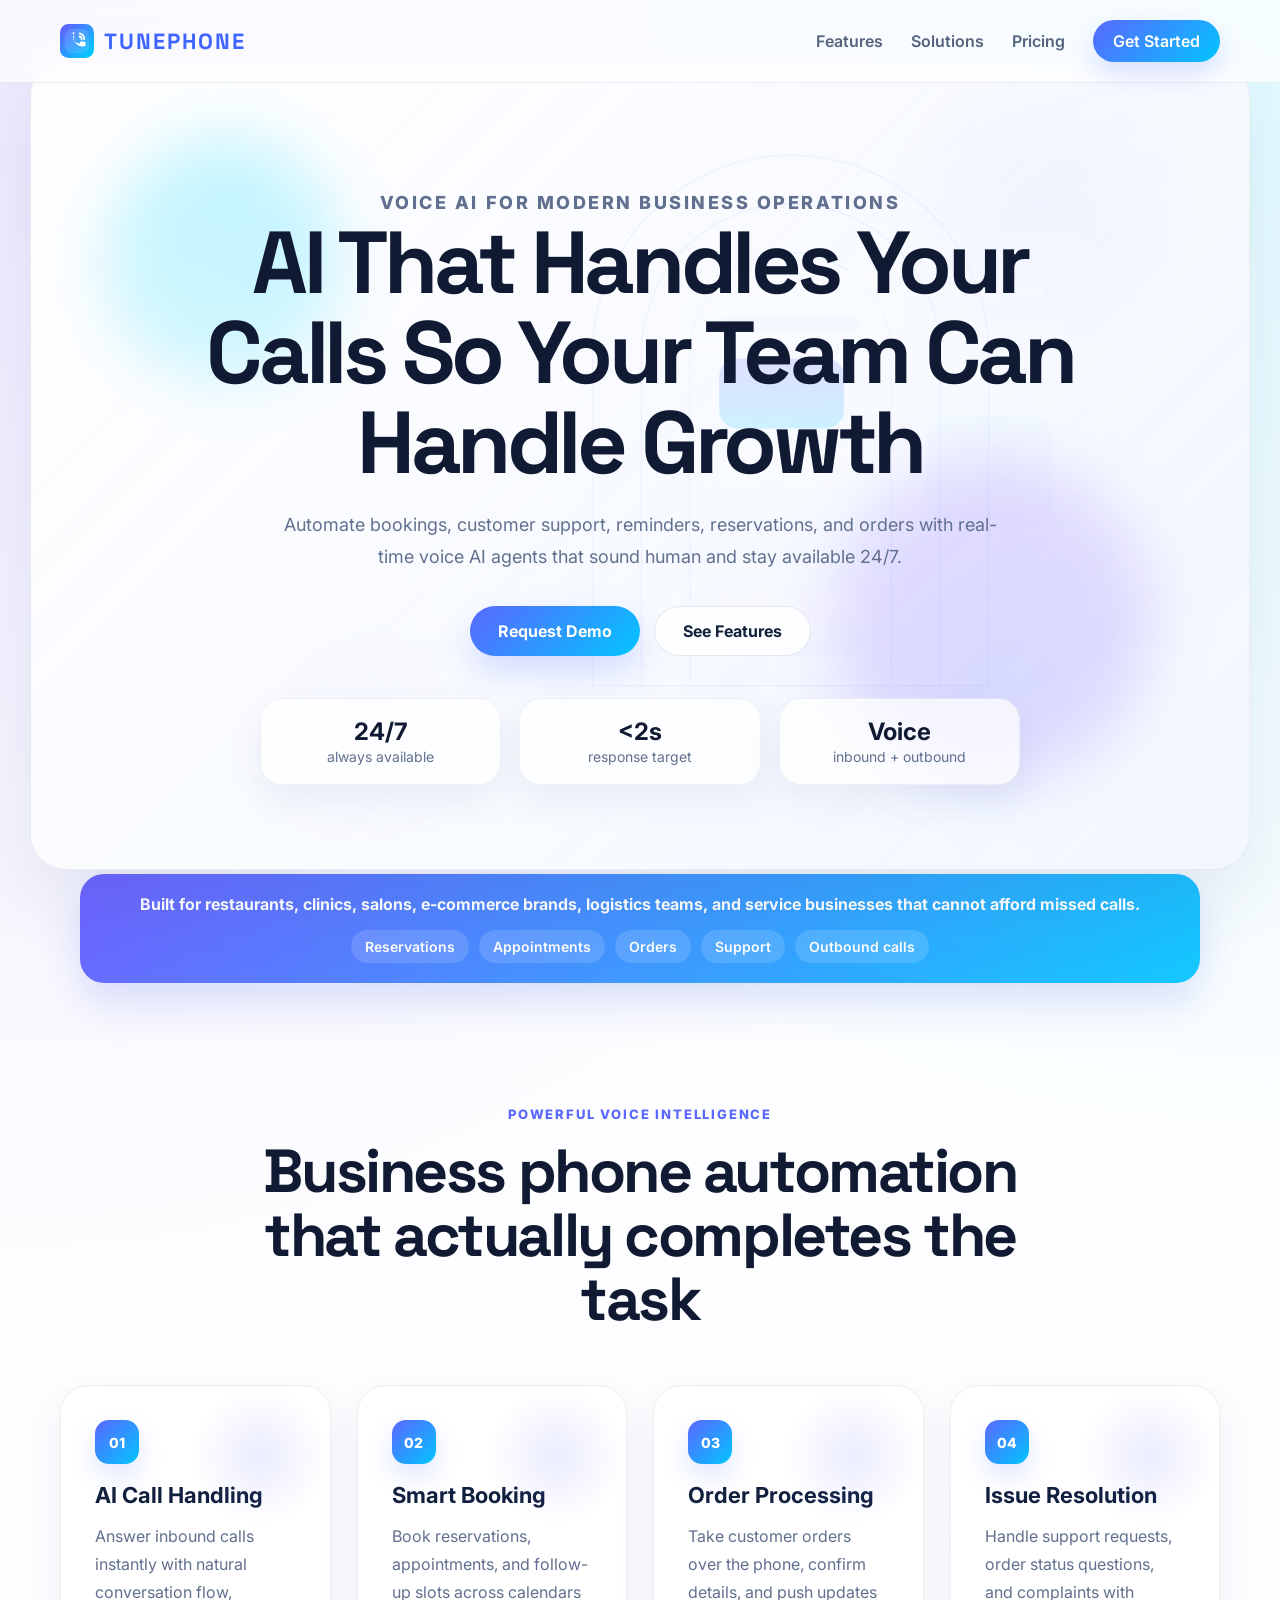
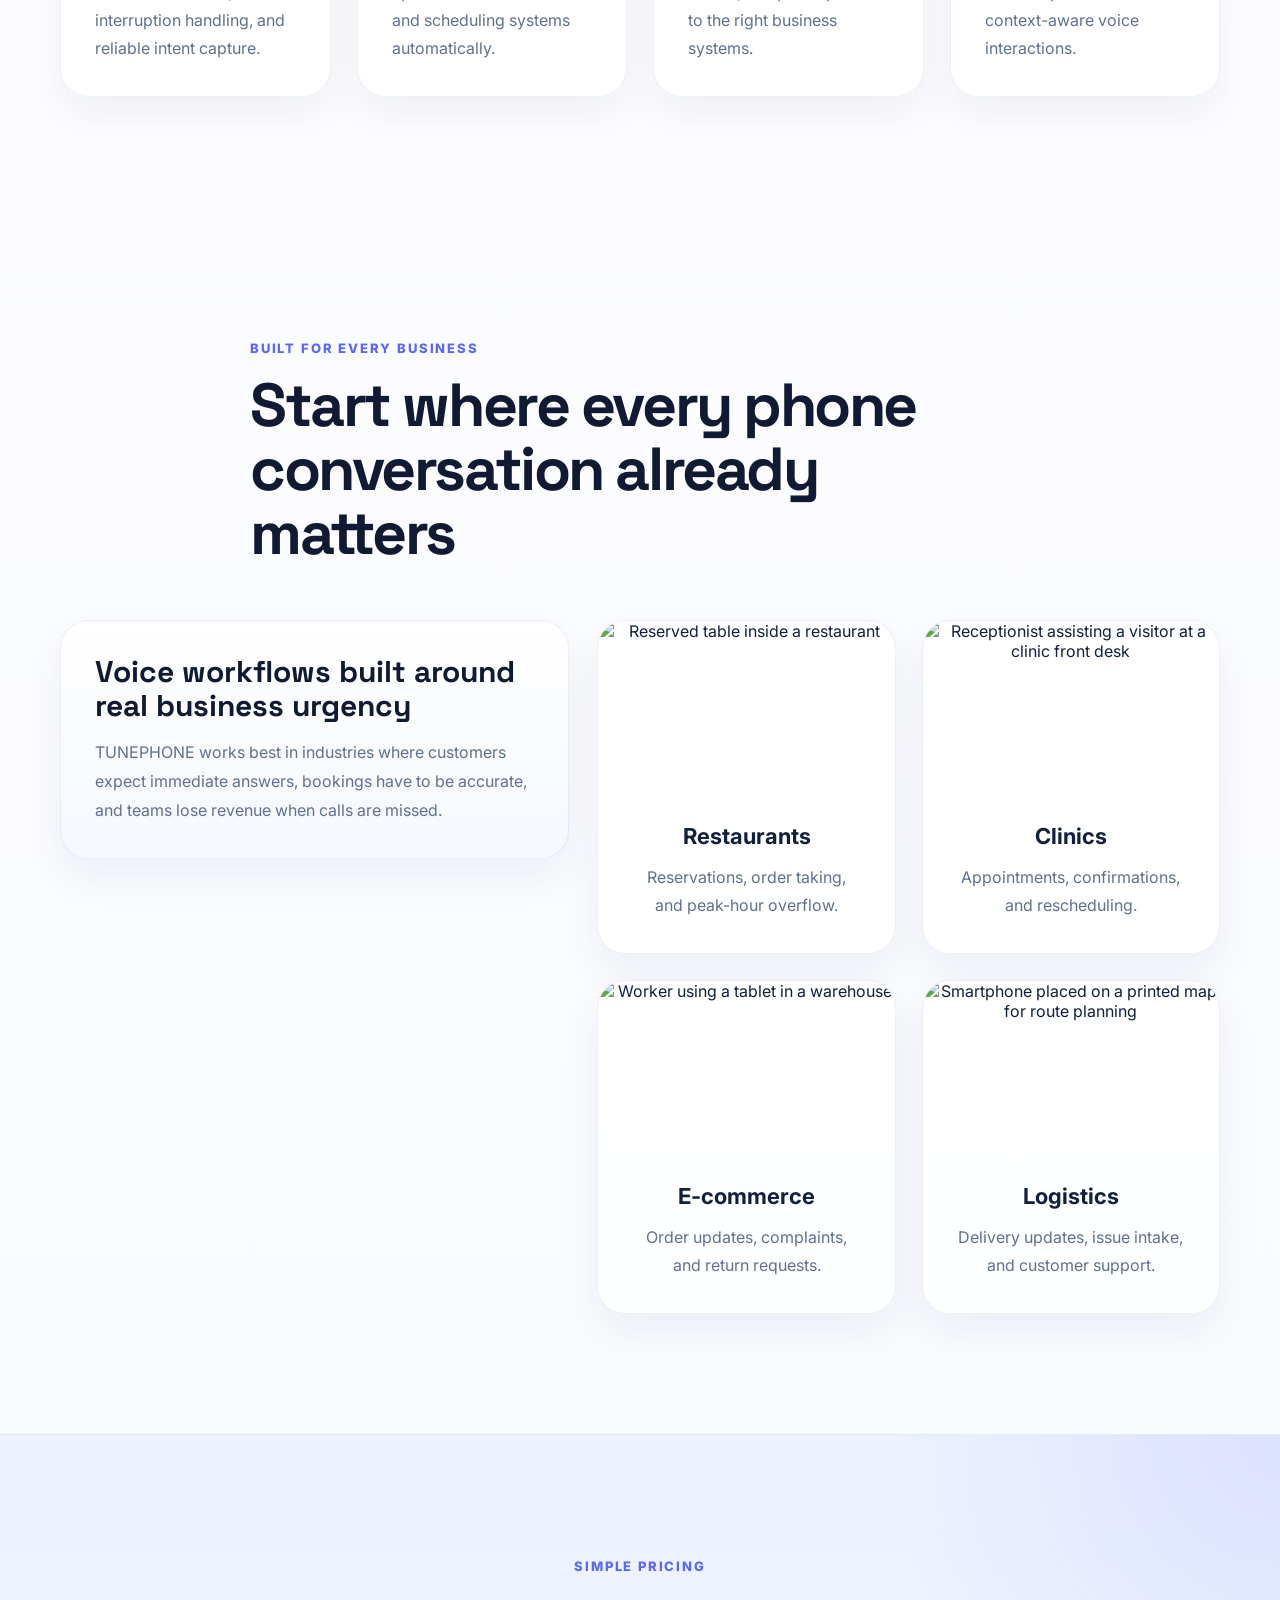
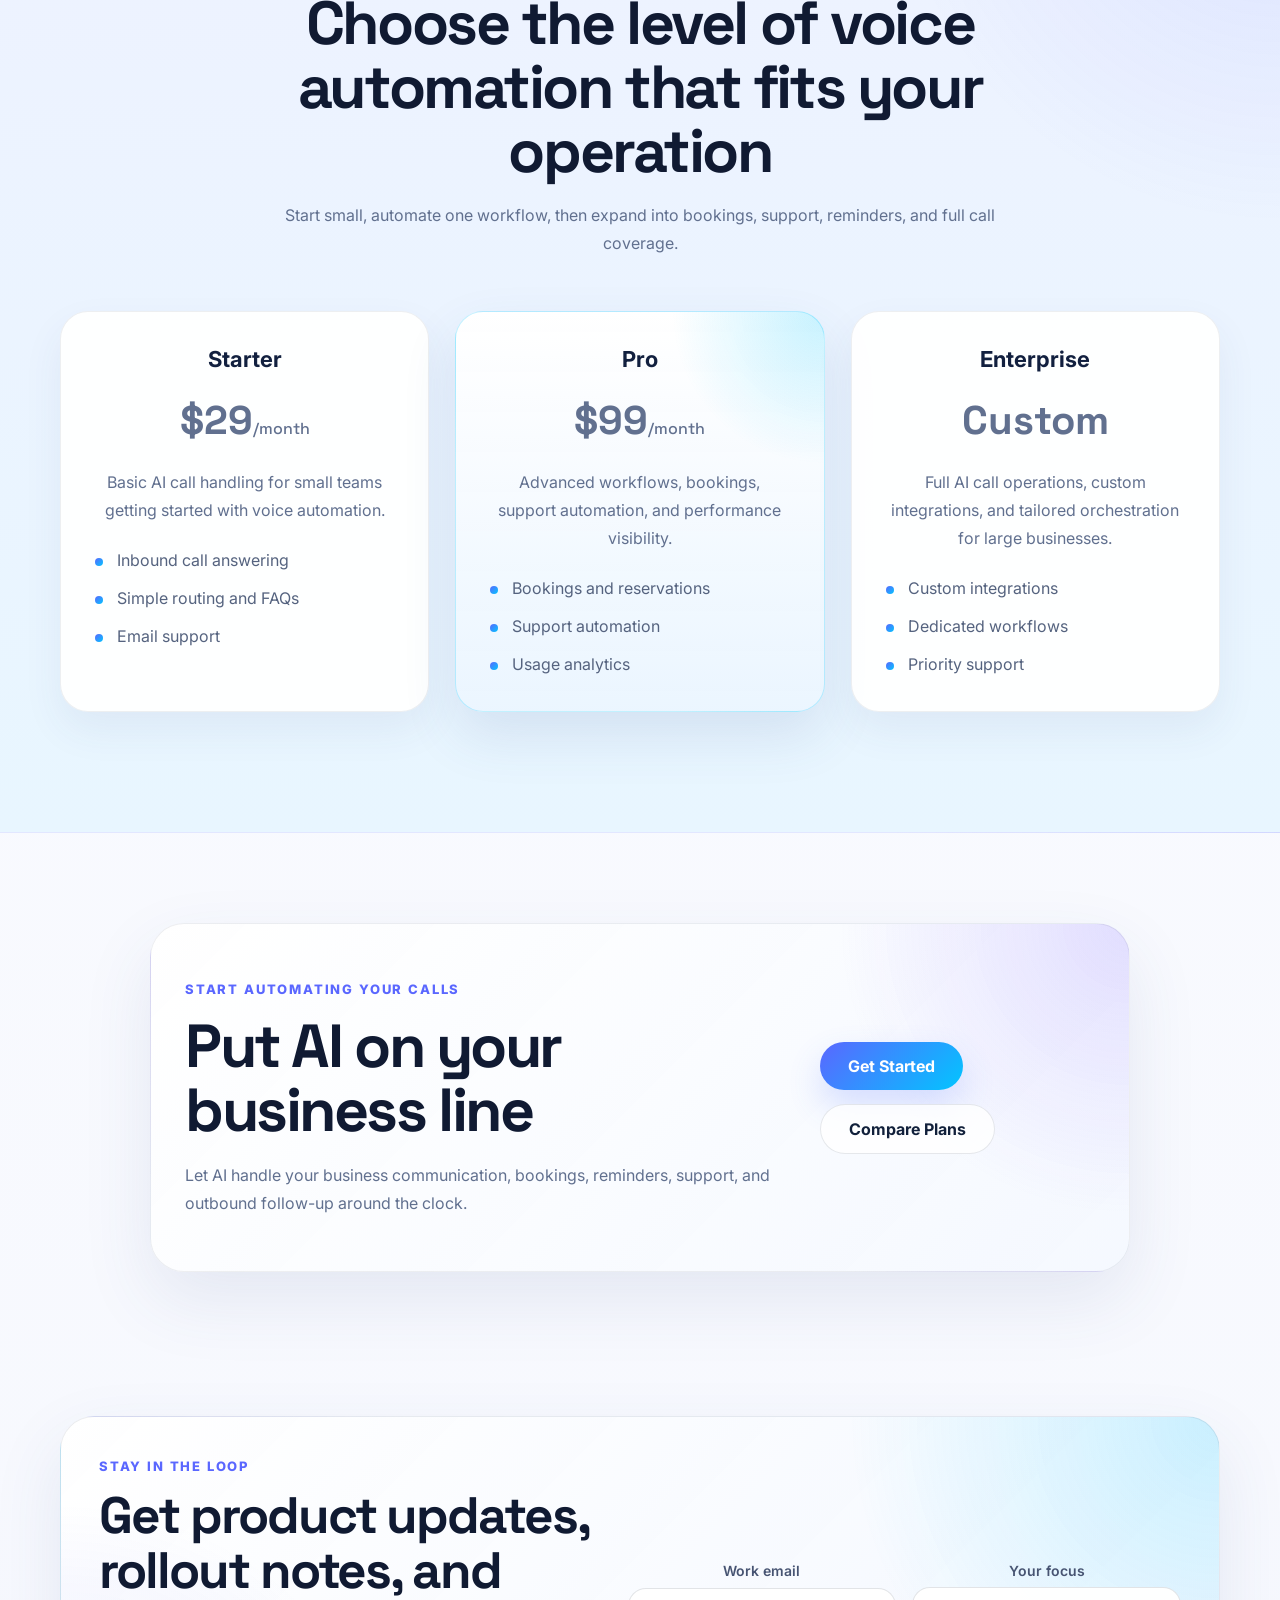
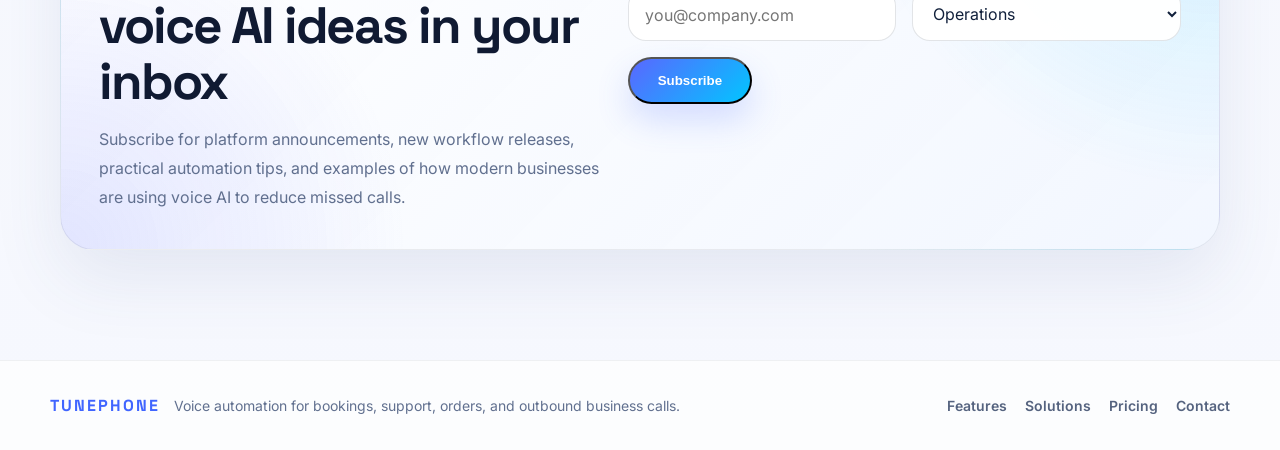
==== index.html @ d3bc0084 "Add files via upload" ====
<!DOCTYPE html>
<html lang="en">
<head>
  <meta charset="UTF-8">
  <meta name="viewport" content="width=device-width, initial-scale=1.0">
  <meta name="description" content="TUNEPHONE provides real-time voice AI agents for bookings, support, outbound calls, and phone automation for businesses.">
  <title>TUNEPHONE | Intelligent Voice Automation</title>
  <link rel="icon" type="image/svg+xml" href="favicon.svg">
  <link rel="preconnect" href="https://fonts.googleapis.com">
  <link rel="preconnect" href="https://fonts.gstatic.com" crossorigin>
  <link href="https://fonts.googleapis.com/css2?family=Space+Grotesk:wght@500;700&family=Inter:wght@400;500;600;700;800&display=swap" rel="stylesheet">
  <link rel="stylesheet" href="style.css">
</head>
<body>

<header class="navbar">
  <a href="/" class="logo">
    <img src="logo-mark.svg" alt="TUNEPHONE logo" class="logo-mark">
    <span>TUNEPHONE</span>
  </a>
  <nav>
    <a href="#features">Features</a>
    <a href="#solutions">Solutions</a>
    <a href="#pricing">Pricing</a>
    <a href="contact.html" class="cta">Get Started</a>
  </nav>
</header>

<section class="hero">
  <div class="hero-backdrop"></div>
  <div class="hero-orb hero-orb-one"></div>
  <div class="hero-orb hero-orb-two"></div>
  <div class="hero-content">
    <p class="hero-label">Voice AI for modern business operations</p>
    <h1>AI That Handles Your Calls So Your Team Can Handle Growth</h1>
    <p>Automate bookings, customer support, reminders, reservations, and orders with real-time voice AI agents that sound human and stay available 24/7.</p>
    <div class="hero-buttons">
      <a href="contact.html" class="btn-primary">Request Demo</a>
      <a href="#features" class="btn-secondary">See Features</a>
    </div>
    <div class="hero-stats">
      <div>
        <strong>24/7</strong>
        <span>always available</span>
      </div>
      <div>
        <strong>&lt;2s</strong>
        <span>response target</span>
      </div>
      <div>
        <strong>Voice</strong>
        <span>inbound + outbound</span>
      </div>
    </div>
  </div>
</section>

<section class="intro-band">
  <div class="intro-band-inner">
    <p>Built for restaurants, clinics, salons, e-commerce brands, logistics teams, and service businesses that cannot afford missed calls.</p>
    <div class="intro-pills">
      <span>Reservations</span>
      <span>Appointments</span>
      <span>Orders</span>
      <span>Support</span>
      <span>Outbound calls</span>
    </div>
  </div>
</section>

<section id="features" class="features">
  <div class="section-heading">
    <span>Powerful voice intelligence</span>
    <h2>Business phone automation that actually completes the task</h2>
  </div>
  <div class="grid">
    <div class="card feature-card">
      <div class="feature-icon">01</div>
      <h3>AI Call Handling</h3>
      <p>Answer inbound calls instantly with natural conversation flow, interruption handling, and reliable intent capture.</p>
    </div>
    <div class="card feature-card">
      <div class="feature-icon">02</div>
      <h3>Smart Booking</h3>
      <p>Book reservations, appointments, and follow-up slots across calendars and scheduling systems automatically.</p>
    </div>
    <div class="card feature-card">
      <div class="feature-icon">03</div>
      <h3>Order Processing</h3>
      <p>Take customer orders over the phone, confirm details, and push updates to the right business systems.</p>
    </div>
    <div class="card feature-card">
      <div class="feature-icon">04</div>
      <h3>Issue Resolution</h3>
      <p>Handle support requests, order status questions, and complaints with context-aware voice interactions.</p>
    </div>
  </div>
</section>

<section id="solutions" class="solutions">
  <div class="section-heading">
    <span>Built for every business</span>
    <h2>Start where every phone conversation already matters</h2>
  </div>
  <div class="solutions-layout">
    <div class="solutions-copy">
      <h3>Voice workflows built around real business urgency</h3>
      <p>TUNEPHONE works best in industries where customers expect immediate answers, bookings have to be accurate, and teams lose revenue when calls are missed.</p>
    </div>
    <div class="solutions-grid">
      <div class="card simple-card solution-card">
        <img src="https://images.pexels.com/photos/16251530/pexels-photo-16251530.jpeg?auto=compress&cs=tinysrgb&w=1200" alt="Reserved table inside a restaurant" class="solution-image">
        <h3>Restaurants</h3>
        <p>Reservations, order taking, and peak-hour overflow.</p>
      </div>
      <div class="card simple-card solution-card">
        <img src="https://images.pexels.com/photos/4269203/pexels-photo-4269203.jpeg?auto=compress&cs=tinysrgb&w=1200" alt="Receptionist assisting a visitor at a clinic front desk" class="solution-image">
        <h3>Clinics</h3>
        <p>Appointments, confirmations, and rescheduling.</p>
      </div>
      <div class="card simple-card solution-card">
        <img src="https://images.pexels.com/photos/4484155/pexels-photo-4484155.jpeg?auto=compress&cs=tinysrgb&w=1200" alt="Worker using a tablet in a warehouse" class="solution-image">
        <h3>E-commerce</h3>
        <p>Order updates, complaints, and return requests.</p>
      </div>
      <div class="card simple-card solution-card">
        <img src="https://images.pexels.com/photos/8372632/pexels-photo-8372632.jpeg?auto=compress&cs=tinysrgb&w=1200" alt="Smartphone placed on a printed map for route planning" class="solution-image">
        <h3>Logistics</h3>
        <p>Delivery updates, issue intake, and customer support.</p>
      </div>
    </div>
  </div>
</section>

<section id="pricing" class="pricing">
  <div class="section-heading">
    <span>Simple pricing</span>
    <h2>Choose the level of voice automation that fits your operation</h2>
  </div>
  <div class="pricing-note">
    <p>Start small, automate one workflow, then expand into bookings, support, reminders, and full call coverage.</p>
  </div>
  <div class="grid pricing-grid">
    <div class="card pricing-card">
      <h3>Starter</h3>
      <p class="price">$29<span>/month</span></p>
      <p>Basic AI call handling for small teams getting started with voice automation.</p>
      <ul class="plan-points">
        <li>Inbound call answering</li>
        <li>Simple routing and FAQs</li>
        <li>Email support</li>
      </ul>
    </div>
    <div class="card pricing-card featured-price">
      <h3>Pro</h3>
      <p class="price">$99<span>/month</span></p>
      <p>Advanced workflows, bookings, support automation, and performance visibility.</p>
      <ul class="plan-points">
        <li>Bookings and reservations</li>
        <li>Support automation</li>
        <li>Usage analytics</li>
      </ul>
    </div>
    <div class="card pricing-card">
      <h3>Enterprise</h3>
      <p class="price">Custom</p>
      <p>Full AI call operations, custom integrations, and tailored orchestration for large businesses.</p>
      <ul class="plan-points">
        <li>Custom integrations</li>
        <li>Dedicated workflows</li>
        <li>Priority support</li>
      </ul>
    </div>
  </div>
</section>

<section id="contact" class="contact">
  <div class="contact-panel">
    <div class="contact-copy">
      <span>Start automating your calls</span>
      <h2>Put AI on your business line</h2>
      <p>Let AI handle your business communication, bookings, reminders, support, and outbound follow-up around the clock.</p>
    </div>
    <div class="contact-actions">
      <a href="contact.html" class="btn-primary">Get Started</a>
      <a href="#pricing" class="btn-secondary">Compare Plans</a>
    </div>
  </div>
</section>

<section class="newsletter-section">
  <div class="newsletter-shell">
    <div class="newsletter-copy">
      <span>Stay in the loop</span>
      <h2>Get product updates, rollout notes, and voice AI ideas in your inbox</h2>
      <p>Subscribe for platform announcements, new workflow releases, practical automation tips, and examples of how modern businesses are using voice AI to reduce missed calls.</p>
    </div>
    <form class="newsletter-form">
      <div class="newsletter-field">
        <label for="newsletter-email">Work email</label>
        <input id="newsletter-email" type="email" placeholder="you@company.com">
      </div>
      <div class="newsletter-field">
        <label for="newsletter-role">Your focus</label>
        <select id="newsletter-role">
          <option>Operations</option>
          <option>Customer support</option>
          <option>Reservations and bookings</option>
          <option>Sales and outbound calls</option>
          <option>Founder / leadership</option>
        </select>
      </div>
      <button type="submit" class="btn-primary newsletter-button">Subscribe</button>
    </form>
  </div>
</section>

<footer class="footer">
  <div class="footer-inner">
    <div>
      <div class="logo footer-logo">TUNEPHONE</div>
      <p>Voice automation for bookings, support, orders, and outbound business calls.</p>
    </div>
    <div class="footer-links">
      <a href="#features">Features</a>
      <a href="#solutions">Solutions</a>
      <a href="#pricing">Pricing</a>
      <a href="contact.html">Contact</a>
    </div>
  </div>
</footer>

</body>
</html>
---- style.css ----
* {
  margin: 0;
  padding: 0;
  box-sizing: border-box;
}

html {
  scroll-behavior: smooth;
}

body {
  color: #11203b;
  font-family: "Inter", sans-serif;
  background:
    radial-gradient(circle at top left, rgba(126, 92, 255, 0.14), transparent 24%),
    radial-gradient(circle at top right, rgba(0, 214, 255, 0.12), transparent 22%),
    linear-gradient(180deg, #ffffff 0%, #f6f8fe 100%);
  overflow-x: hidden;
}

.contact-page-body {
  background:
    radial-gradient(circle at top left, rgba(0, 214, 255, 0.12), transparent 24%),
    radial-gradient(circle at top right, rgba(126, 92, 255, 0.14), transparent 22%),
    linear-gradient(180deg, #ffffff 0%, #f5f8ff 100%);
}

.navbar {
  display: flex;
  justify-content: space-between;
  align-items: center;
  padding: 20px 60px;
  position: fixed;
  width: 100%;
  top: 0;
  z-index: 1000;
  backdrop-filter: blur(16px);
  background: rgba(255, 255, 255, 0.72);
  border-bottom: 1px solid rgba(17, 32, 59, 0.08);
}

.logo {
  font-family: "Space Grotesk", sans-serif;
  font-size: 22px;
  font-weight: 700;
  letter-spacing: 2px;
  color: #4065ff;
  text-decoration: none;
  display: inline-flex;
  align-items: center;
  gap: 10px;
}

.logo-mark {
  width: 34px;
  height: 34px;
  flex-shrink: 0;
  display: block;
}

nav {
  display: flex;
  align-items: center;
  flex-wrap: wrap;
}

nav a {
  margin-left: 28px;
  text-decoration: none;
  color: #55637f;
  font-weight: 600;
  transition: color 0.25s ease, transform 0.25s ease;
}

nav a:hover {
  color: #101a32;
  transform: translateY(-1px);
}

.cta {
  background: linear-gradient(135deg, #5a67ff, #02c5ff);
  padding: 11px 20px;
  border-radius: 999px;
  color: #fff;
  box-shadow: 0 12px 28px rgba(64, 101, 255, 0.2);
}

.hero {
  min-height: 100vh;
  display: flex;
  align-items: center;
  justify-content: center;
  text-align: center;
  padding: 160px 20px 110px;
  position: relative;
}

.hero-backdrop {
  position: absolute;
  inset: 60px 30px 30px;
  border-radius: 36px;
  background:
    linear-gradient(135deg, rgba(255, 255, 255, 0.82), rgba(243, 247, 255, 0.72)),
    url("hero-background.svg") center/cover no-repeat,
    linear-gradient(135deg, #ffffff, #edf3ff);
  border: 1px solid rgba(17, 32, 59, 0.07);
  box-shadow: 0 32px 80px rgba(44, 72, 130, 0.1);
}

.hero-orb {
  position: absolute;
  border-radius: 50%;
  filter: blur(30px);
}

.hero-orb-one {
  width: 240px;
  height: 240px;
  top: 140px;
  left: 8%;
  background: rgba(0, 214, 255, 0.18);
}

.hero-orb-two {
  width: 320px;
  height: 320px;
  right: 10%;
  bottom: 120px;
  background: rgba(126, 92, 255, 0.18);
}

.hero-content {
  position: relative;
  z-index: 2;
  max-width: 880px;
}

.hero-label,
.section-heading span,
.contact-panel span {
  display: inline-block;
  margin-bottom: 18px;
  color: #5a67ff;
  font-size: 13px;
  font-weight: 800;
  letter-spacing: 0.14em;
  text-transform: uppercase;
}

.hero h1 {
  font-family: "Space Grotesk", sans-serif;
  font-size: clamp(3rem, 8vw, 5.5rem);
  font-weight: 700;
  line-height: 1.02;
  letter-spacing: -0.05em;
  color: #101a32;
}

.hero p {
  margin: 22px auto 0;
  max-width: 720px;
  font-size: 18px;
  line-height: 1.75;
  color: #61708f;
}

.hero-buttons {
  margin-top: 34px;
  display: flex;
  justify-content: center;
  flex-wrap: wrap;
  gap: 14px;
}

.hero-stats {
  display: grid;
  grid-template-columns: repeat(3, minmax(0, 1fr));
  gap: 18px;
  max-width: 760px;
  margin: 42px auto 0;
}

.hero-stats div {
  padding: 18px 20px;
  border-radius: 22px;
  background: rgba(255, 255, 255, 0.72);
  border: 1px solid rgba(17, 32, 59, 0.06);
  box-shadow: 0 14px 36px rgba(52, 79, 137, 0.08);
}

.hero-stats strong {
  display: block;
  font-size: 24px;
  color: #101a32;
}

.hero-stats span {
  color: #61708f;
  font-size: 14px;
}

.btn-primary,
.btn-secondary {
  display: inline-flex;
  align-items: center;
  justify-content: center;
  padding: 14px 28px;
  border-radius: 999px;
  text-decoration: none;
  font-weight: 700;
  transition: transform 0.25s ease, box-shadow 0.25s ease;
}

.btn-primary:hover,
.btn-secondary:hover {
  transform: translateY(-1px);
}

.btn-primary {
  background: linear-gradient(135deg, #5a67ff, #02c5ff);
  color: #fff;
  box-shadow: 0 16px 34px rgba(64, 101, 255, 0.2);
}

.btn-secondary {
  border: 1px solid rgba(17, 32, 59, 0.1);
  background: rgba(255, 255, 255, 0.8);
  color: #11203b;
}

.intro-band {
  padding: 0 60px;
  margin-top: -26px;
}

.intro-band p {
  max-width: 1120px;
  margin: 0 auto;
  padding: 0;
  text-align: center;
  color: #fff;
  font-weight: 700;
}

.intro-band-inner {
  max-width: 1120px;
  margin: 0 auto;
  padding: 20px 24px;
  border-radius: 24px;
  background: linear-gradient(135deg, #6f63ff, #14c8ff);
  box-shadow: 0 20px 40px rgba(68, 102, 219, 0.18);
}

.intro-pills {
  margin-top: 16px;
  display: flex;
  justify-content: center;
  flex-wrap: wrap;
  gap: 10px;
}

.intro-pills span {
  padding: 8px 14px;
  border-radius: 999px;
  background: rgba(255, 255, 255, 0.14);
  color: #fff;
  font-size: 14px;
  font-weight: 600;
}

section {
  padding: 120px 60px;
  text-align: center;
}

.section-heading {
  max-width: 780px;
  margin: 0 auto;
}

.section-heading h2,
.contact-panel h2 {
  font-family: "Space Grotesk", sans-serif;
  font-size: clamp(2.2rem, 5vw, 3.8rem);
  line-height: 1.05;
  letter-spacing: -0.04em;
  color: #101a32;
}

.grid {
  display: grid;
  grid-template-columns: repeat(auto-fit, minmax(260px, 1fr));
  gap: 26px;
  margin-top: 54px;
}

.card {
  padding: 34px;
  border-radius: 28px;
  text-align: left;
  background: rgba(255, 255, 255, 0.82);
  border: 1px solid rgba(17, 32, 59, 0.07);
  box-shadow: 0 18px 40px rgba(51, 74, 128, 0.07);
  transition: transform 0.35s ease, box-shadow 0.35s ease, border-color 0.35s ease;
}

.feature-card {
  position: relative;
  overflow: hidden;
}

.feature-card::before {
  content: "";
  position: absolute;
  top: 0;
  right: 0;
  width: 140px;
  height: 140px;
  background: radial-gradient(circle, rgba(90, 103, 255, 0.12), transparent 70%);
}

.card:hover {
  transform: translateY(-8px);
  border-color: rgba(90, 103, 255, 0.22);
  box-shadow: 0 22px 46px rgba(58, 87, 152, 0.12);
}

.feature-icon {
  width: 44px;
  height: 44px;
  margin-bottom: 18px;
  border-radius: 14px;
  display: inline-flex;
  align-items: center;
  justify-content: center;
  background: linear-gradient(135deg, #5a67ff, #02c5ff);
  color: #fff;
  font-size: 14px;
  font-weight: 800;
  box-shadow: 0 12px 26px rgba(64, 101, 255, 0.16);
}

.card h3 {
  margin-bottom: 14px;
  color: #12203f;
  font-size: 22px;
}

.card p {
  color: #61708f;
  line-height: 1.75;
}

.simple-card {
  text-align: center;
}

.solutions {
  text-align: left;
}

.solutions-layout {
  max-width: 1180px;
  margin: 54px auto 0;
  display: grid;
  grid-template-columns: 0.9fr 1.1fr;
  gap: 28px;
  align-items: start;
}

.solutions-copy {
  padding: 34px;
  border-radius: 28px;
  background: linear-gradient(180deg, rgba(255, 255, 255, 0.92), rgba(243, 247, 255, 0.84));
  border: 1px solid rgba(17, 32, 59, 0.07);
  box-shadow: 0 18px 40px rgba(51, 74, 128, 0.07);
}

.solutions-copy h3 {
  margin-bottom: 14px;
  font-family: "Space Grotesk", sans-serif;
  font-size: 30px;
  line-height: 1.15;
  color: #101a32;
}

.solutions-copy p {
  color: #61708f;
  line-height: 1.8;
}

.solutions-grid {
  display: grid;
  grid-template-columns: repeat(2, minmax(0, 1fr));
  gap: 26px;
}

.solution-card {
  min-height: 190px;
  display: flex;
  flex-direction: column;
  justify-content: flex-start;
  overflow: hidden;
}

.solution-image {
  width: calc(100% + 68px);
  height: 180px;
  margin: -34px -34px 22px;
  object-fit: cover;
  display: block;
}

.pricing {
  background:
    radial-gradient(circle at top right, rgba(90, 103, 255, 0.12), transparent 24%),
    linear-gradient(180deg, #eef2ff 0%, #e8f6ff 100%);
  border-top: 1px solid rgba(90, 103, 255, 0.08);
  border-bottom: 1px solid rgba(90, 103, 255, 0.08);
}

.pricing-note {
  max-width: 720px;
  margin: 18px auto 0;
}

.pricing-note p {
  color: #61708f;
  line-height: 1.75;
}

.pricing-grid {
  align-items: stretch;
}

.pricing-card {
  text-align: center;
  background: rgba(255, 255, 255, 0.92);
}

.plan-points {
  margin-top: 24px;
  padding: 0;
  list-style: none;
  display: grid;
  gap: 12px;
  text-align: left;
}

.plan-points li {
  position: relative;
  padding-left: 22px;
  color: #55637f;
  line-height: 1.6;
}

.plan-points li::before {
  content: "";
  position: absolute;
  left: 0;
  top: 10px;
  width: 8px;
  height: 8px;
  border-radius: 50%;
  background: linear-gradient(135deg, #5a67ff, #02c5ff);
}

.price {
  margin-bottom: 12px;
  color: #101a32;
  font-family: "Space Grotesk", sans-serif;
  font-size: 40px;
  font-weight: 700;
}

.price span {
  color: #61708f;
  font-size: 16px;
  font-weight: 500;
}

.featured-price {
  background:
    radial-gradient(circle at top right, rgba(2, 197, 255, 0.22), transparent 28%),
    linear-gradient(180deg, rgba(255, 255, 255, 0.98), rgba(235, 245, 255, 0.94));
  border: 1px solid rgba(2, 197, 255, 0.24);
  box-shadow: 0 24px 54px rgba(58, 87, 152, 0.12);
}

.contact {
  padding-top: 90px;
}

.contact-panel {
  max-width: 980px;
  margin: 0 auto;
  padding: 54px 34px;
  border-radius: 34px;
  background:
    radial-gradient(circle at top right, rgba(126, 92, 255, 0.18), transparent 28%),
    linear-gradient(135deg, rgba(255, 255, 255, 0.95), rgba(244, 248, 255, 0.92));
  border: 1px solid rgba(17, 32, 59, 0.07);
  box-shadow: 0 28px 70px rgba(57, 81, 139, 0.1);
  display: flex;
  align-items: center;
  justify-content: space-between;
  gap: 24px;
  text-align: left;
}

.contact-panel p {
  max-width: 720px;
  margin: 18px 0 0;
  color: #61708f;
  line-height: 1.75;
}

.contact-copy {
  max-width: 620px;
}

.contact-actions {
  display: flex;
  flex-wrap: wrap;
  gap: 14px;
}

.newsletter-section {
  padding: 24px 60px 110px;
}

.newsletter-shell {
  max-width: 1180px;
  margin: 0 auto;
  padding: 38px;
  display: grid;
  grid-template-columns: 0.95fr 1.05fr;
  gap: 28px;
  border-radius: 34px;
  background:
    radial-gradient(circle at top right, rgba(2, 197, 255, 0.18), transparent 30%),
    radial-gradient(circle at left bottom, rgba(90, 103, 255, 0.16), transparent 28%),
    linear-gradient(135deg, rgba(255, 255, 255, 0.96), rgba(241, 246, 255, 0.92));
  border: 1px solid rgba(17, 32, 59, 0.08);
  box-shadow: 0 28px 70px rgba(57, 81, 139, 0.1);
}

.newsletter-copy {
  text-align: left;
}

.newsletter-copy span {
  display: inline-block;
  margin-bottom: 14px;
  color: #5a67ff;
  font-size: 13px;
  font-weight: 800;
  letter-spacing: 0.14em;
  text-transform: uppercase;
}

.newsletter-copy h2 {
  font-family: "Space Grotesk", sans-serif;
  font-size: clamp(2rem, 4vw, 3.2rem);
  line-height: 1.08;
  letter-spacing: -0.04em;
  color: #101a32;
}

.newsletter-copy p {
  margin-top: 16px;
  color: #61708f;
  line-height: 1.8;
}

.newsletter-form {
  display: grid;
  grid-template-columns: repeat(2, minmax(0, 1fr));
  gap: 16px;
  align-content: center;
}

.newsletter-field {
  display: grid;
  gap: 8px;
}

.newsletter-field label {
  color: #475472;
  font-size: 14px;
  font-weight: 600;
}

.newsletter-field input,
.newsletter-field select {
  width: 100%;
  border: 1px solid rgba(17, 32, 59, 0.12);
  border-radius: 18px;
  padding: 15px 16px;
  font: inherit;
  color: #11203b;
  background: rgba(255, 255, 255, 0.96);
}

.newsletter-field input:focus,
.newsletter-field select:focus {
  outline: 2px solid rgba(90, 103, 255, 0.2);
  border-color: rgba(90, 103, 255, 0.34);
}

.newsletter-button {
  grid-column: 1 / -1;
  justify-self: start;
}

.footer {
  padding: 34px;
  background: rgba(255, 255, 255, 0.72);
  border-top: 1px solid rgba(17, 32, 59, 0.06);
}

.footer p {
  color: #61708f;
}

.footer-inner {
  max-width: 1180px;
  margin: 0 auto;
  display: flex;
  justify-content: space-between;
  align-items: center;
  gap: 18px;
  text-align: left;
  flex-wrap: nowrap;
}

.footer-logo {
  margin-bottom: 0;
  font-size: 16px;
  flex-shrink: 0;
}

.footer-links {
  display: flex;
  align-items: center;
  gap: 18px;
  flex-wrap: nowrap;
}

.footer-links a {
  color: #55637f;
  text-decoration: none;
  font-weight: 600;
  font-size: 14px;
  white-space: nowrap;
}

.footer-links a:hover {
  color: #101a32;
}

.footer-inner p {
  font-size: 14px;
  line-height: 1.4;
  white-space: nowrap;
}

.footer-inner > div:first-child {
  display: flex;
  align-items: center;
  gap: 14px;
  min-width: 0;
}

.contact-page-main {
  padding-top: 118px;
}

.contact-hero {
  position: relative;
  padding: 32px 60px 70px;
}

.contact-hero-backdrop {
  position: absolute;
  inset: 0 30px 0 30px;
  border-radius: 36px;
  background:
    linear-gradient(135deg, rgba(255, 255, 255, 0.96), rgba(242, 247, 255, 0.9)),
    linear-gradient(135deg, #ffffff, #edf3ff);
  border: 1px solid rgba(17, 32, 59, 0.07);
  box-shadow: 0 32px 80px rgba(44, 72, 130, 0.1);
}

.contact-hero-grid {
  position: relative;
  z-index: 2;
  max-width: 1180px;
  margin: 0 auto;
  display: grid;
  grid-template-columns: 0.95fr 1.05fr;
  gap: 28px;
  align-items: start;
  padding: 48px 12px 24px;
}

.contact-flow {
  position: relative;
  z-index: 2;
  max-width: 980px;
  margin: 0 auto;
  display: grid;
  gap: 28px;
  padding: 48px 12px 24px;
}

.contact-hero-copy {
  text-align: left;
  padding: 10px 6px 0;
}

.contact-hero-copy h1 {
  font-family: "Space Grotesk", sans-serif;
  font-size: clamp(2.8rem, 6vw, 4.8rem);
  line-height: 1.04;
  letter-spacing: -0.05em;
  color: #101a32;
}

.contact-hero-copy p {
  margin-top: 22px;
  max-width: 650px;
  font-size: 18px;
  line-height: 1.8;
  color: #61708f;
}

.contact-stats {
  margin-left: 0;
  margin-right: 0;
  max-width: none;
}

.contact-form-card {
  padding: 32px;
  border-radius: 30px;
  background: rgba(255, 255, 255, 0.88);
  border: 1px solid rgba(17, 32, 59, 0.07);
  box-shadow: 0 22px 48px rgba(57, 81, 139, 0.1);
  text-align: left;
}

.contact-form-card span {
  display: inline-block;
  margin-bottom: 12px;
  color: #5a67ff;
  font-size: 13px;
  font-weight: 800;
  letter-spacing: 0.14em;
  text-transform: uppercase;
}

.contact-form-card h2 {
  font-family: "Space Grotesk", sans-serif;
  font-size: clamp(2rem, 4vw, 2.8rem);
  line-height: 1.08;
  letter-spacing: -0.04em;
  color: #101a32;
}

.contact-form-grid {
  display: grid;
  grid-template-columns: repeat(2, minmax(0, 1fr));
  gap: 18px;
  margin-top: 26px;
}

.form-field {
  display: grid;
  gap: 8px;
}

.form-field label {
  color: #475472;
  font-size: 14px;
  font-weight: 600;
}

.form-field input,
.form-field select,
.form-field textarea {
  width: 100%;
  border: 1px solid rgba(17, 32, 59, 0.12);
  border-radius: 18px;
  padding: 15px 16px;
  font: inherit;
  color: #11203b;
  background: rgba(255, 255, 255, 0.95);
}

.form-field textarea {
  resize: vertical;
}

.form-field input:focus,
.form-field select:focus,
.form-field textarea:focus {
  outline: 2px solid rgba(90, 103, 255, 0.2);
  border-color: rgba(90, 103, 255, 0.34);
}

.form-field-full {
  grid-column: 1 / -1;
}

.form-actions {
  grid-column: 1 / -1;
  display: flex;
  flex-wrap: wrap;
  gap: 14px;
  margin-top: 6px;
}

.contact-info-section {
  padding: 0;
}

.contact-info-grid {
  max-width: 980px;
  margin: 0;
  display: grid;
  grid-template-columns: 1fr;
  gap: 26px;
}

.contact-info-card {
  min-height: 0;
}

@media (max-width: 900px) {
  .navbar {
    padding: 18px 24px;
  }

  section,
  .intro-band {
    padding-left: 24px;
    padding-right: 24px;
  }

  .hero-backdrop {
    inset: 70px 12px 20px;
  }

  .hero-stats {
    grid-template-columns: 1fr;
  }

  .solutions-layout,
  .solutions-grid,
  .contact-panel,
  .footer-inner,
  .newsletter-shell,
  .newsletter-form {
    grid-template-columns: 1fr;
    flex-direction: column;
  }

  .contact-hero,
  .contact-info-section {
    padding-left: 24px;
    padding-right: 24px;
  }

  .contact-info-grid,
  .contact-form-grid {
    grid-template-columns: 1fr;
  }

  .contact-hero-backdrop {
    inset: 0 12px 0 12px;
  }

  .contact-flow {
    padding-left: 0;
    padding-right: 0;
  }

  .form-field-full,
  .form-actions {
    grid-column: auto;
  }
}

@media (max-width: 640px) {
  .navbar {
    flex-direction: column;
    align-items: flex-start;
    gap: 14px;
  }

  nav a {
    margin-left: 0;
    margin-right: 18px;
    margin-top: 8px;
  }

  .hero {
    padding-top: 190px;
  }

  .hero-buttons {
    flex-direction: column;
  }

  .card,
  .contact-panel,
  .newsletter-shell {
    padding: 26px;
  }
}
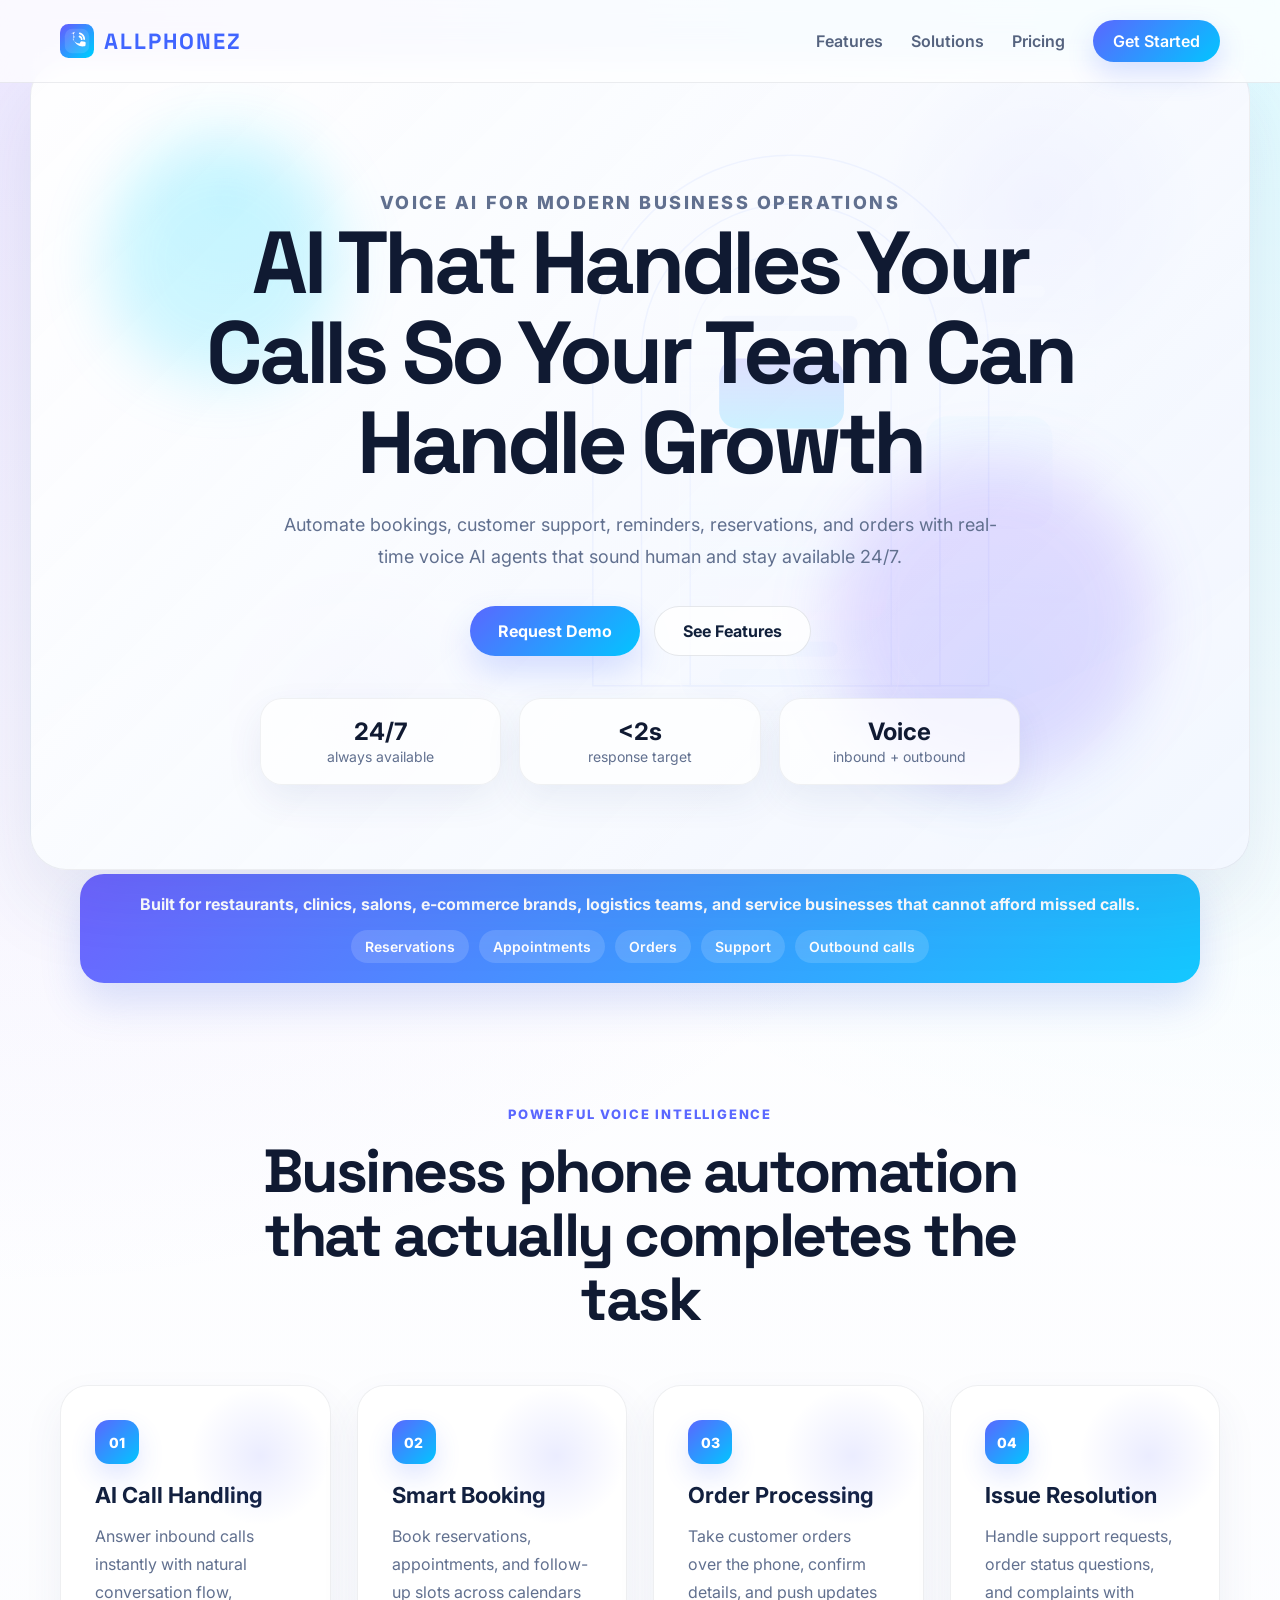
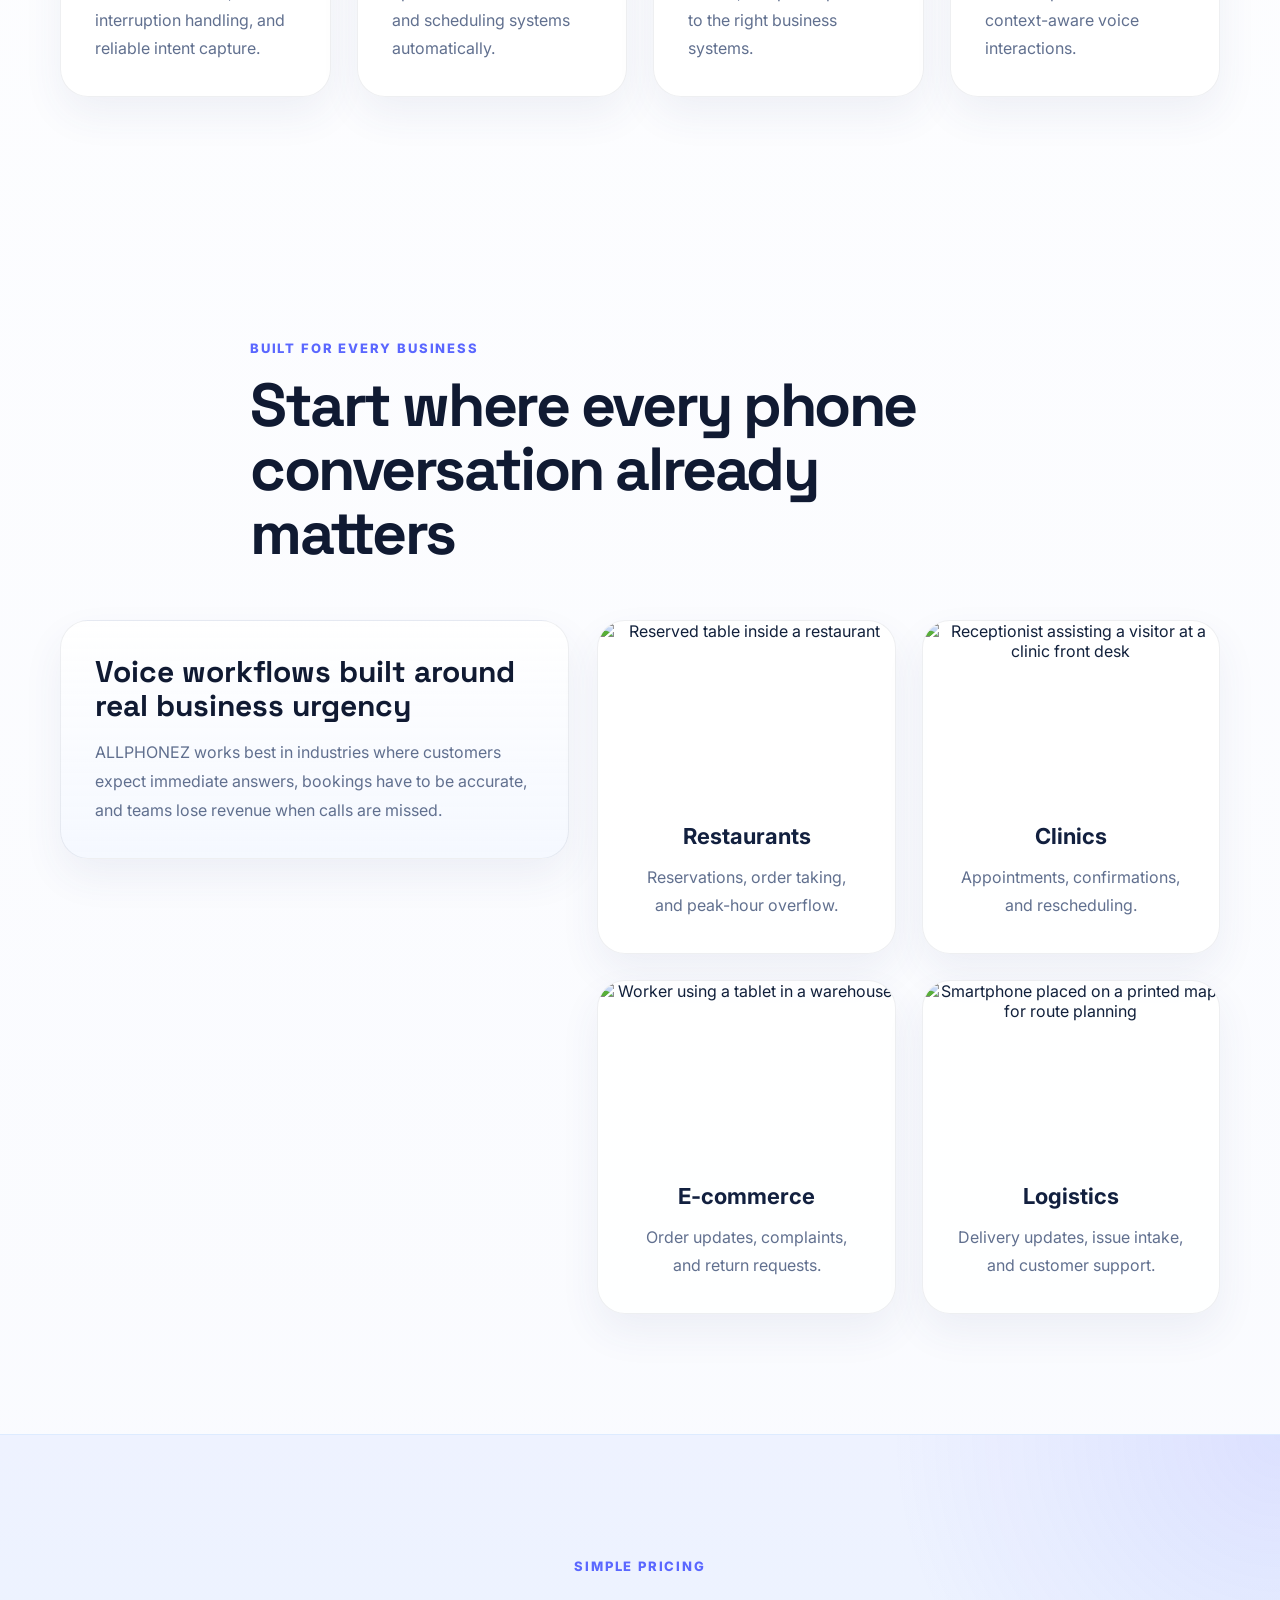
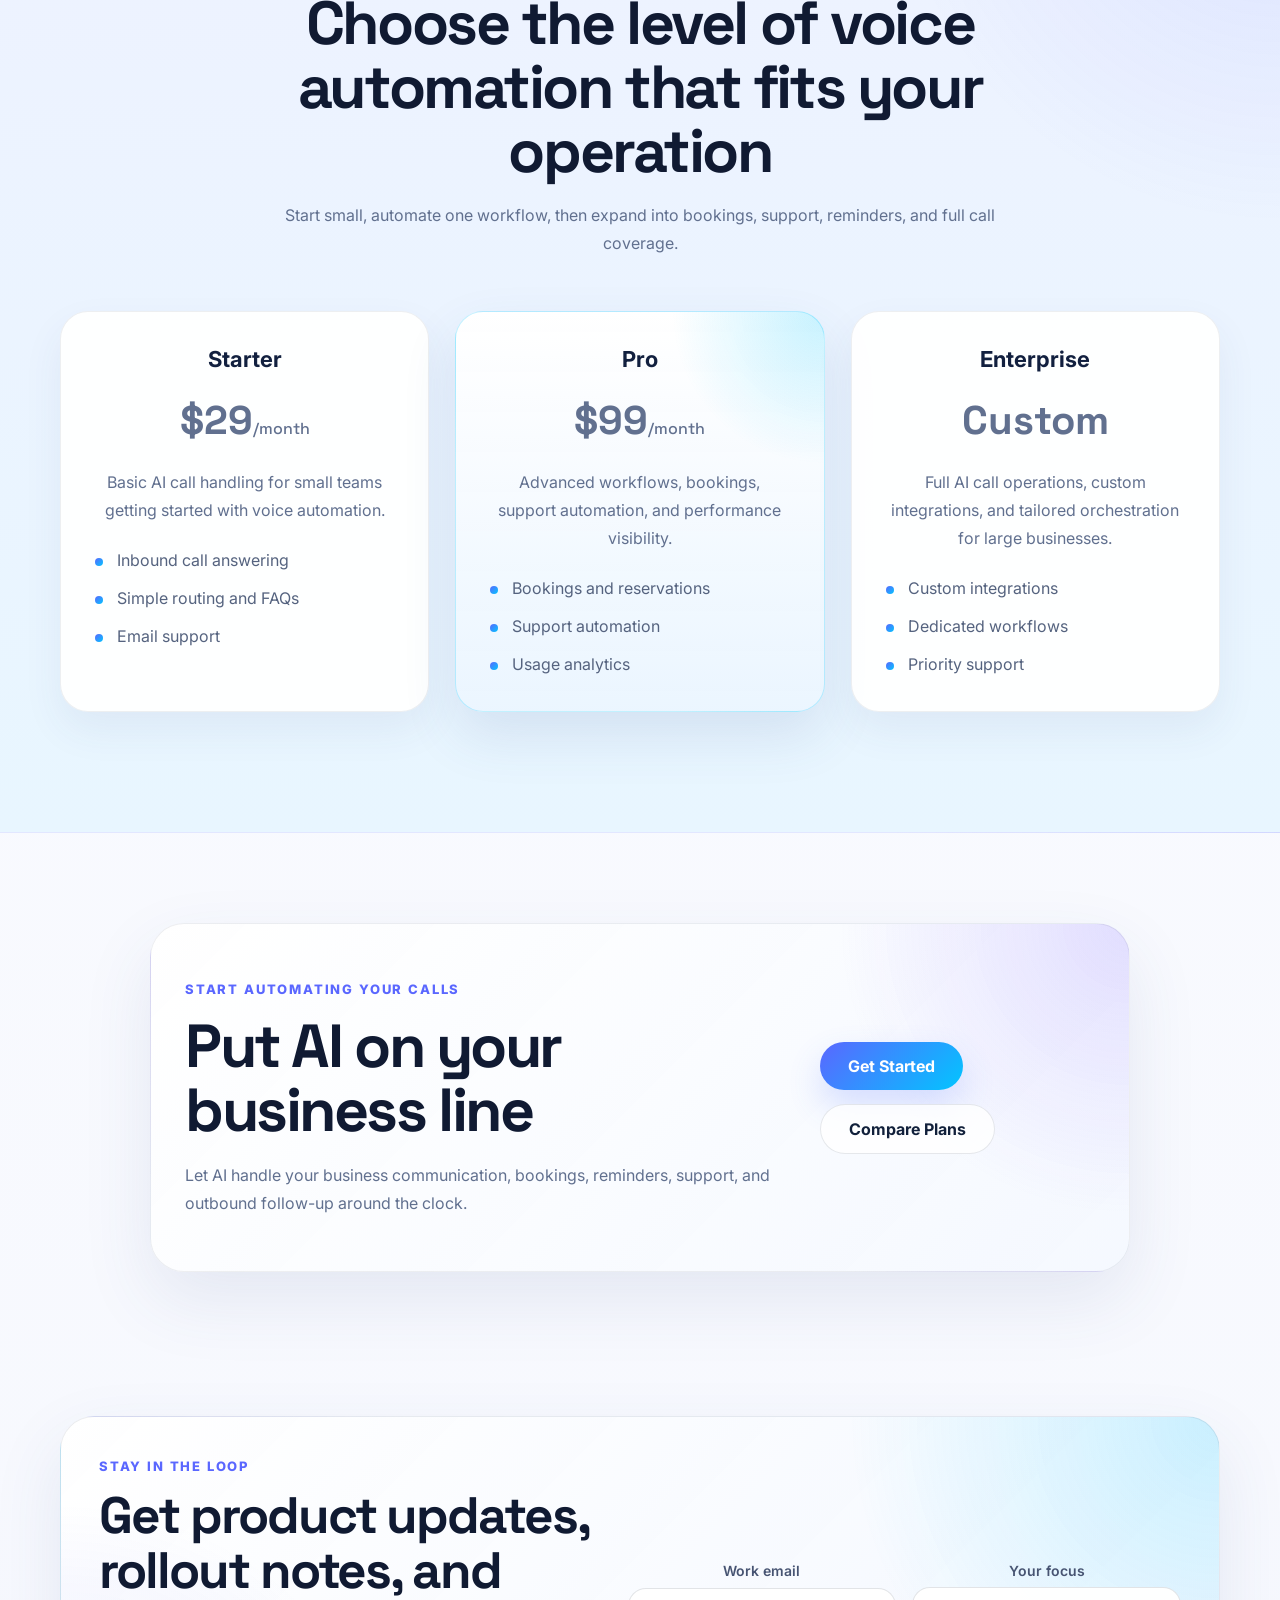
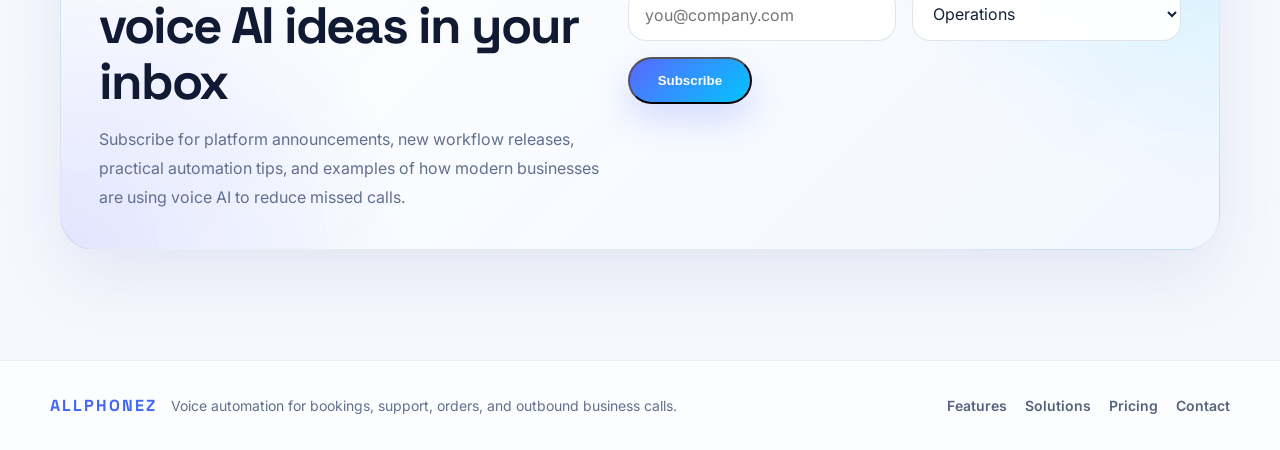
==== commit ba7fa309: "Update index.html" ====
--- a/index.html
+++ b/index.html
@@ -3,8 +3,8 @@
 <head>
   <meta charset="UTF-8">
   <meta name="viewport" content="width=device-width, initial-scale=1.0">
-  <meta name="description" content="TUNEPHONE provides real-time voice AI agents for bookings, support, outbound calls, and phone automation for businesses.">
-  <title>TUNEPHONE | Intelligent Voice Automation</title>
+  <meta name="description" content="ALLPHONEZ provides real-time voice AI agents for bookings, support, outbound calls, and phone automation for businesses.">
+  <title>ALLPHONEZ | Intelligent Voice Automation</title>
   <link rel="icon" type="image/svg+xml" href="favicon.svg">
   <link rel="preconnect" href="https://fonts.googleapis.com">
   <link rel="preconnect" href="https://fonts.gstatic.com" crossorigin>
@@ -15,8 +15,8 @@
 
 <header class="navbar">
   <a href="/" class="logo">
-    <img src="logo-mark.svg" alt="TUNEPHONE logo" class="logo-mark">
-    <span>TUNEPHONE</span>
+    <img src="logo-mark.svg" alt="ALLPHONEZ logo" class="logo-mark">
+    <span>ALLPHONEZ</span>
   </a>
   <nav>
     <a href="#features">Features</a>
@@ -105,7 +105,7 @@
   <div class="solutions-layout">
     <div class="solutions-copy">
       <h3>Voice workflows built around real business urgency</h3>
-      <p>TUNEPHONE works best in industries where customers expect immediate answers, bookings have to be accurate, and teams lose revenue when calls are missed.</p>
+      <p>ALLPHONEZ works best in industries where customers expect immediate answers, bookings have to be accurate, and teams lose revenue when calls are missed.</p>
     </div>
     <div class="solutions-grid">
       <div class="card simple-card solution-card">
@@ -218,7 +218,7 @@
 <footer class="footer">
   <div class="footer-inner">
     <div>
-      <div class="logo footer-logo">TUNEPHONE</div>
+      <div class="logo footer-logo">ALLPHONEZ</div>
       <p>Voice automation for bookings, support, orders, and outbound business calls.</p>
     </div>
     <div class="footer-links">
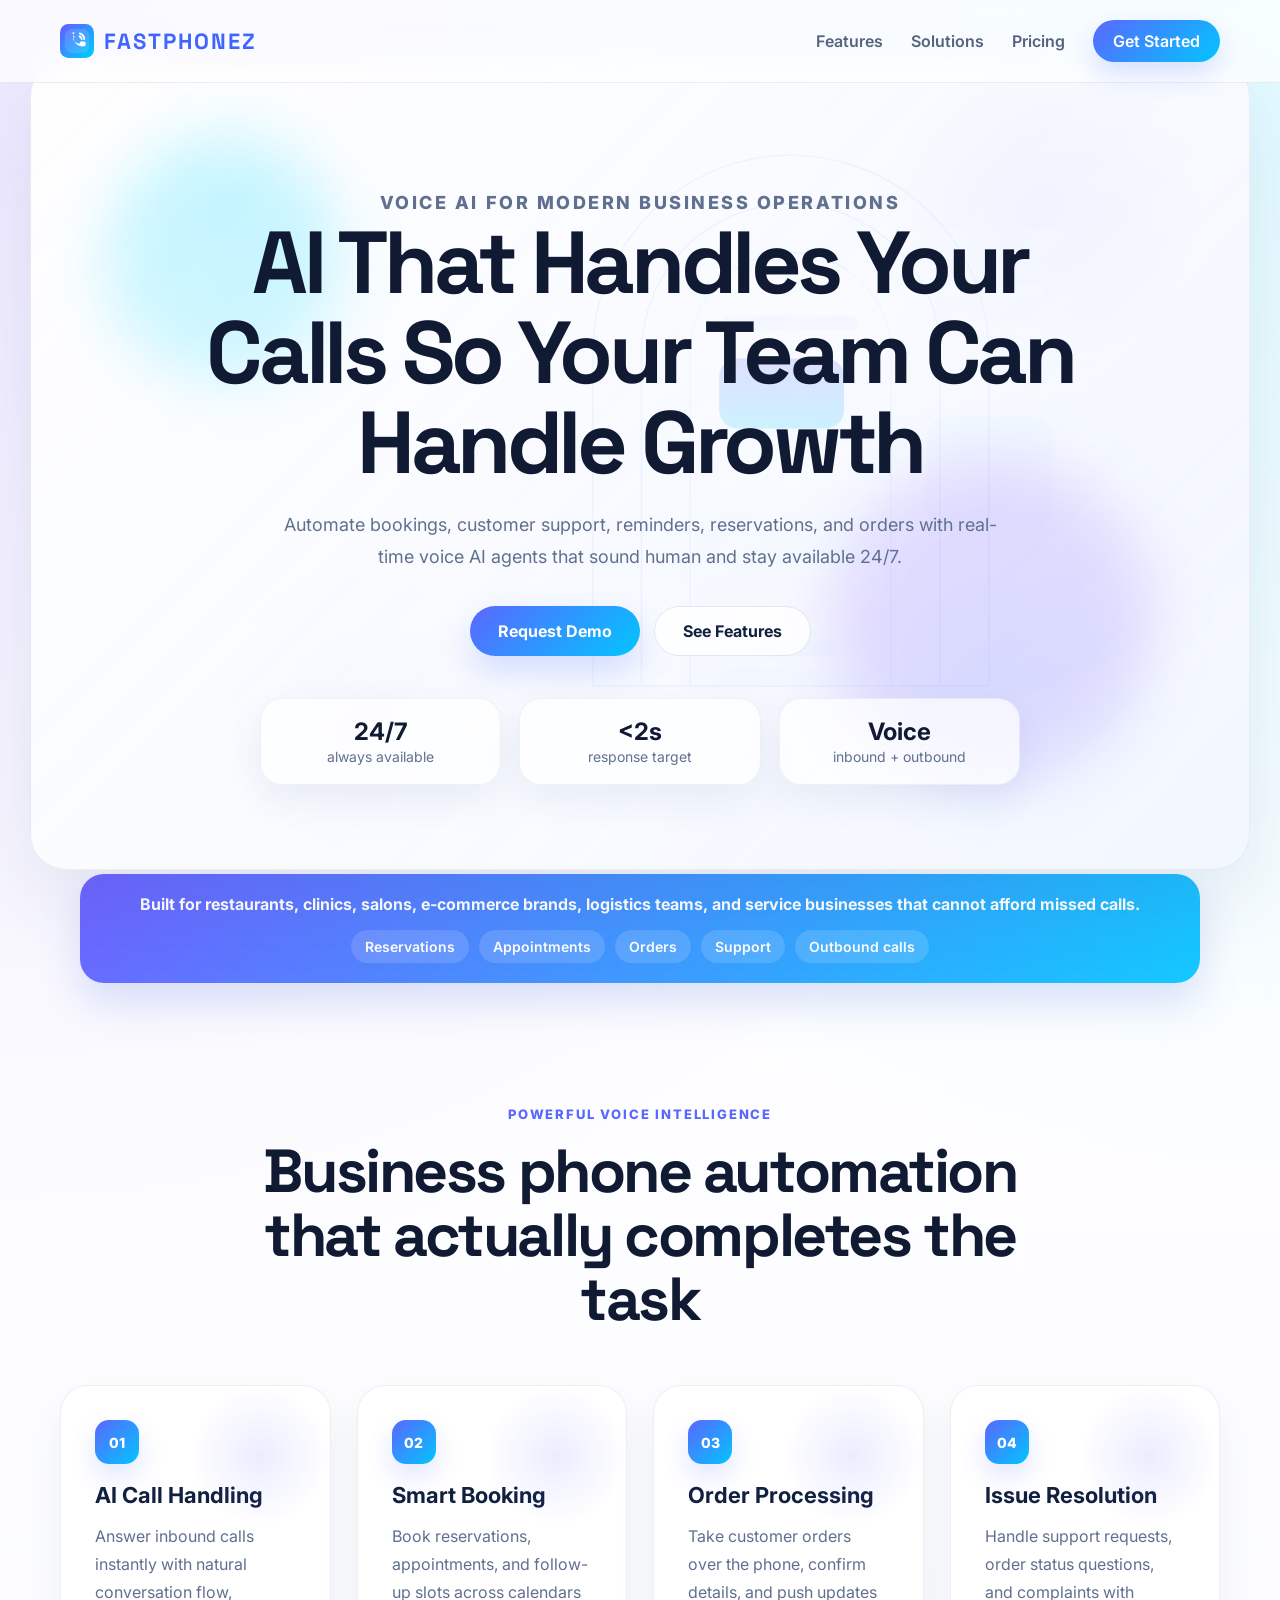
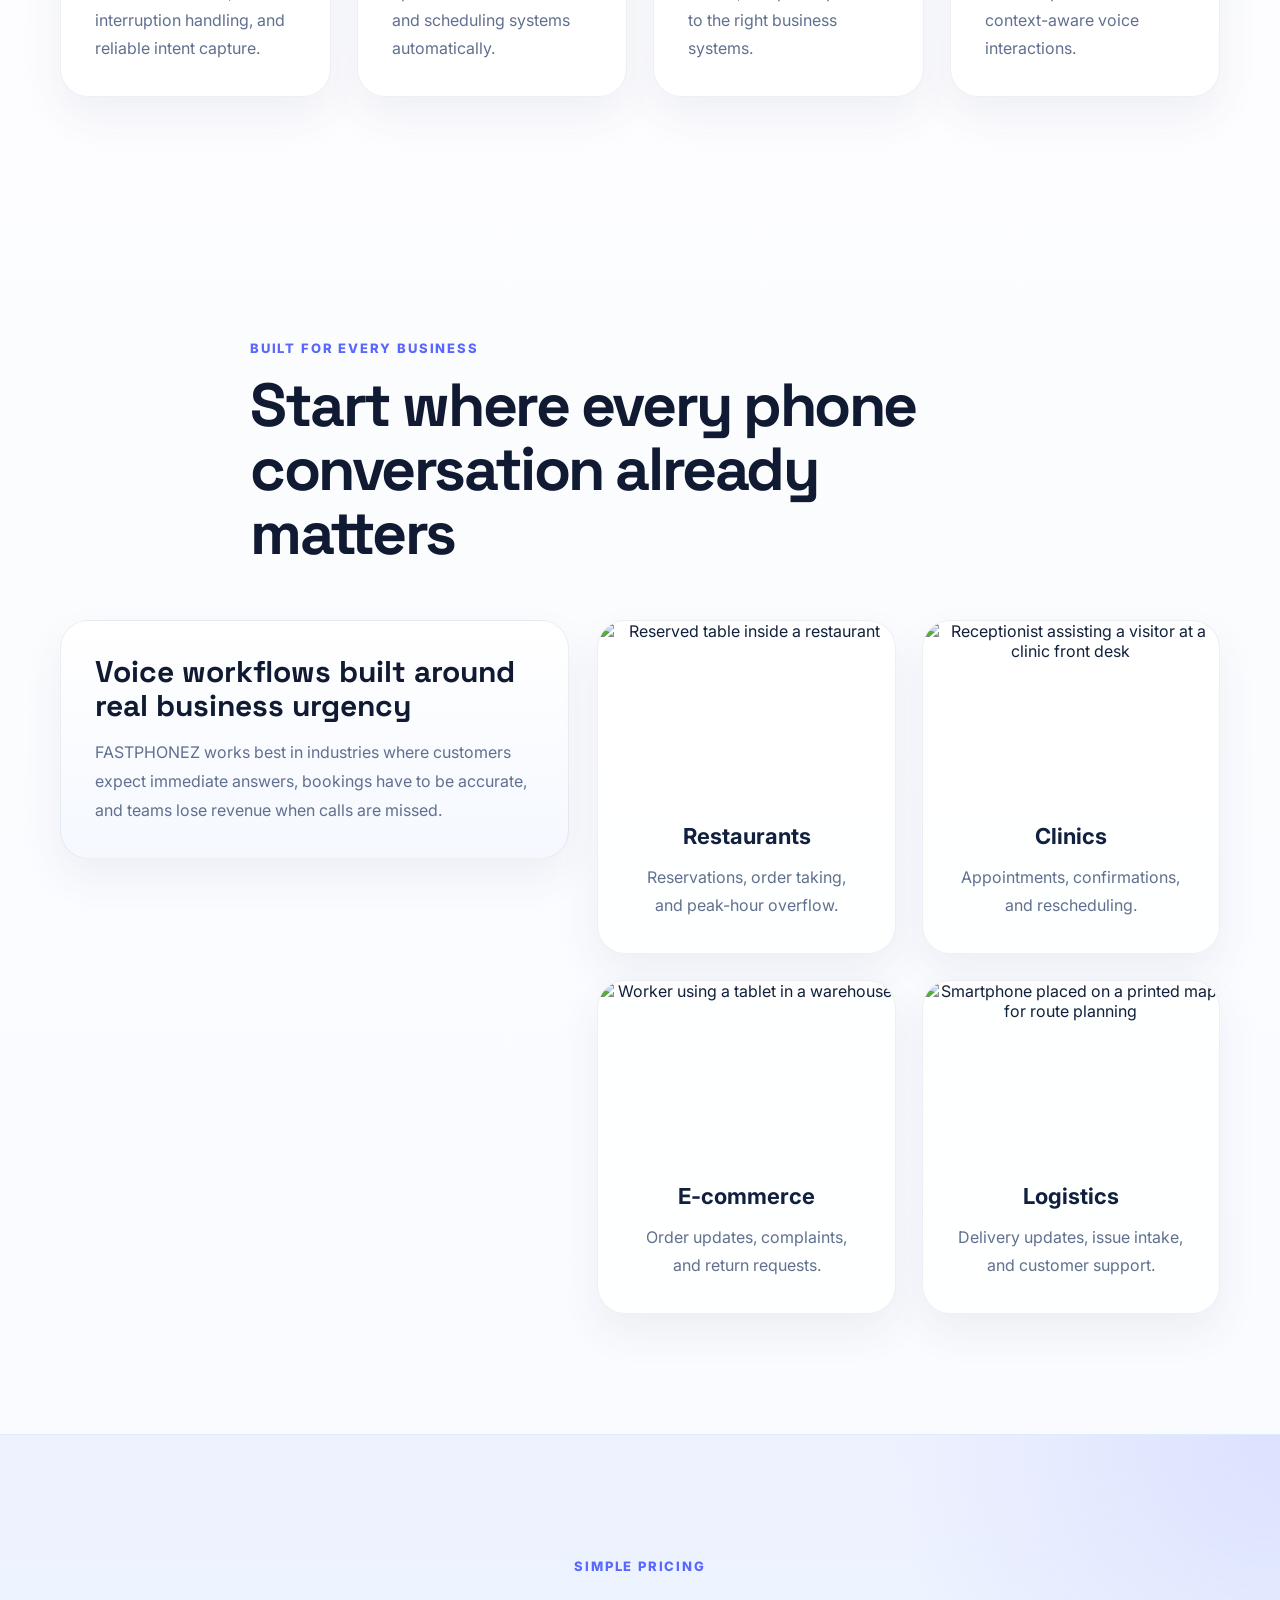
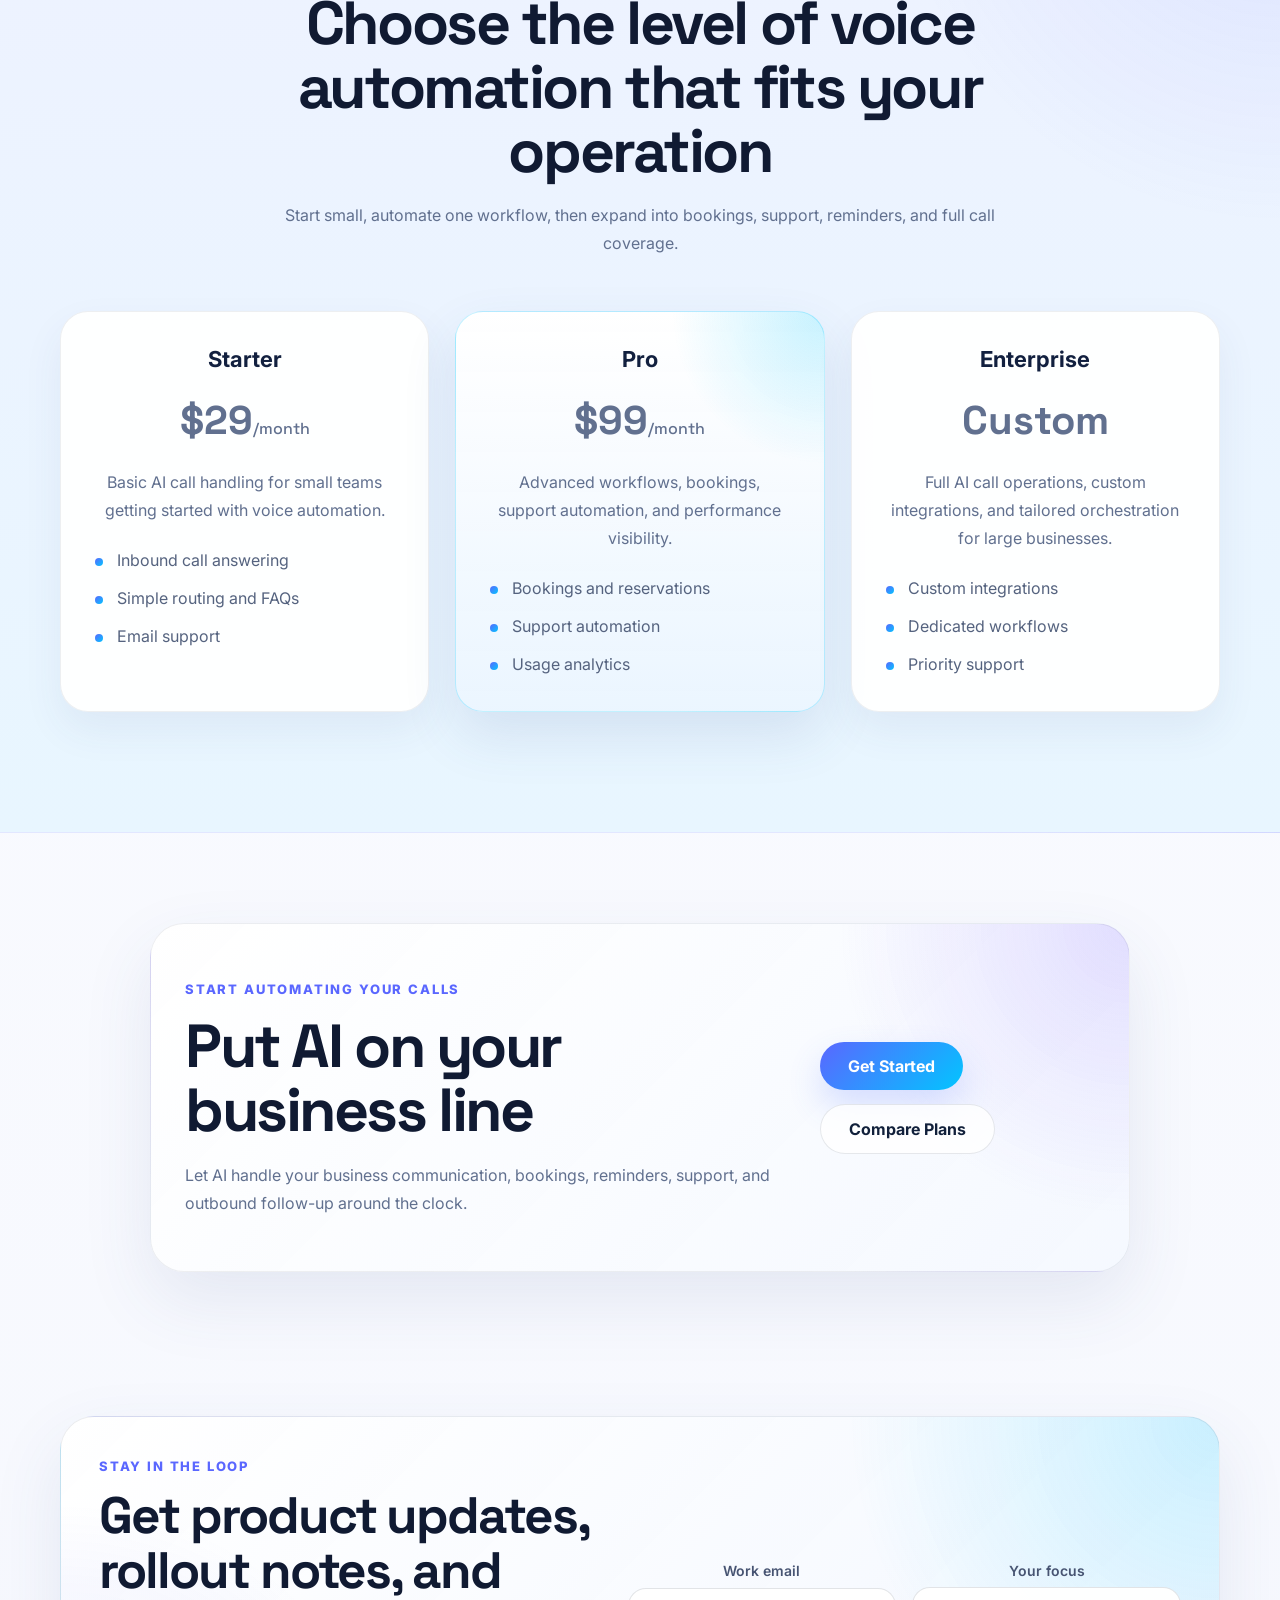
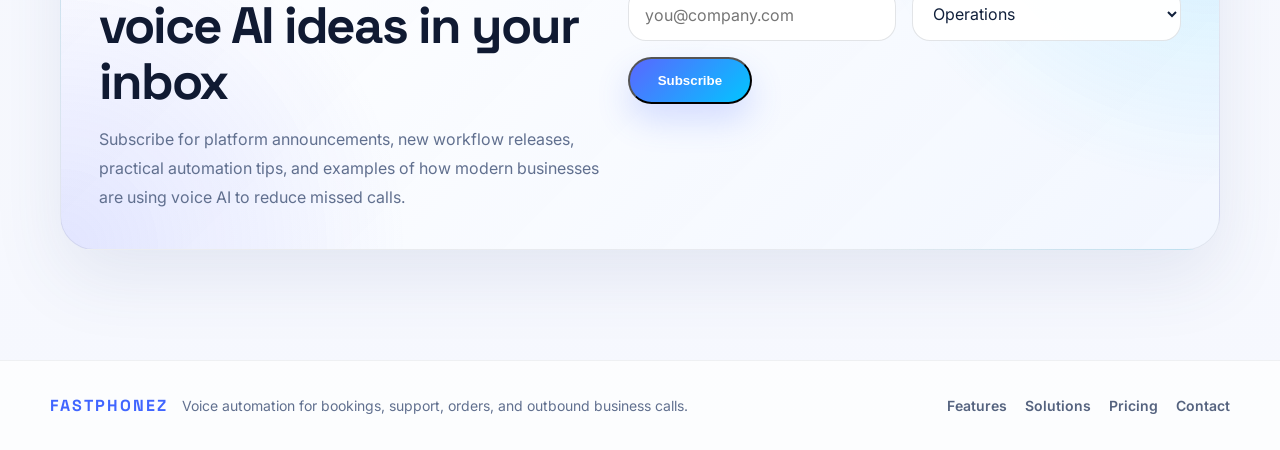
==== commit 12468c73: "Update index.html" ====
--- a/index.html
+++ b/index.html
@@ -3,8 +3,8 @@
 <head>
   <meta charset="UTF-8">
   <meta name="viewport" content="width=device-width, initial-scale=1.0">
-  <meta name="description" content="ALLPHONEZ provides real-time voice AI agents for bookings, support, outbound calls, and phone automation for businesses.">
-  <title>ALLPHONEZ | Intelligent Voice Automation</title>
+  <meta name="description" content="FASTPHONEZ provides real-time voice AI agents for bookings, support, outbound calls, and phone automation for businesses.">
+  <title>FASTPHONEZ | Intelligent Voice Automation</title>
   <link rel="icon" type="image/svg+xml" href="favicon.svg">
   <link rel="preconnect" href="https://fonts.googleapis.com">
   <link rel="preconnect" href="https://fonts.gstatic.com" crossorigin>
@@ -15,8 +15,8 @@
 
 <header class="navbar">
   <a href="/" class="logo">
-    <img src="logo-mark.svg" alt="ALLPHONEZ logo" class="logo-mark">
-    <span>ALLPHONEZ</span>
+    <img src="logo-mark.svg" alt="FASTPHONEZ logo" class="logo-mark">
+    <span>FASTPHONEZ</span>
   </a>
   <nav>
     <a href="#features">Features</a>
@@ -105,7 +105,7 @@
   <div class="solutions-layout">
     <div class="solutions-copy">
       <h3>Voice workflows built around real business urgency</h3>
-      <p>ALLPHONEZ works best in industries where customers expect immediate answers, bookings have to be accurate, and teams lose revenue when calls are missed.</p>
+      <p>FASTPHONEZ works best in industries where customers expect immediate answers, bookings have to be accurate, and teams lose revenue when calls are missed.</p>
     </div>
     <div class="solutions-grid">
       <div class="card simple-card solution-card">
@@ -218,7 +218,7 @@
 <footer class="footer">
   <div class="footer-inner">
     <div>
-      <div class="logo footer-logo">ALLPHONEZ</div>
+      <div class="logo footer-logo">FASTPHONEZ</div>
       <p>Voice automation for bookings, support, orders, and outbound business calls.</p>
     </div>
     <div class="footer-links">
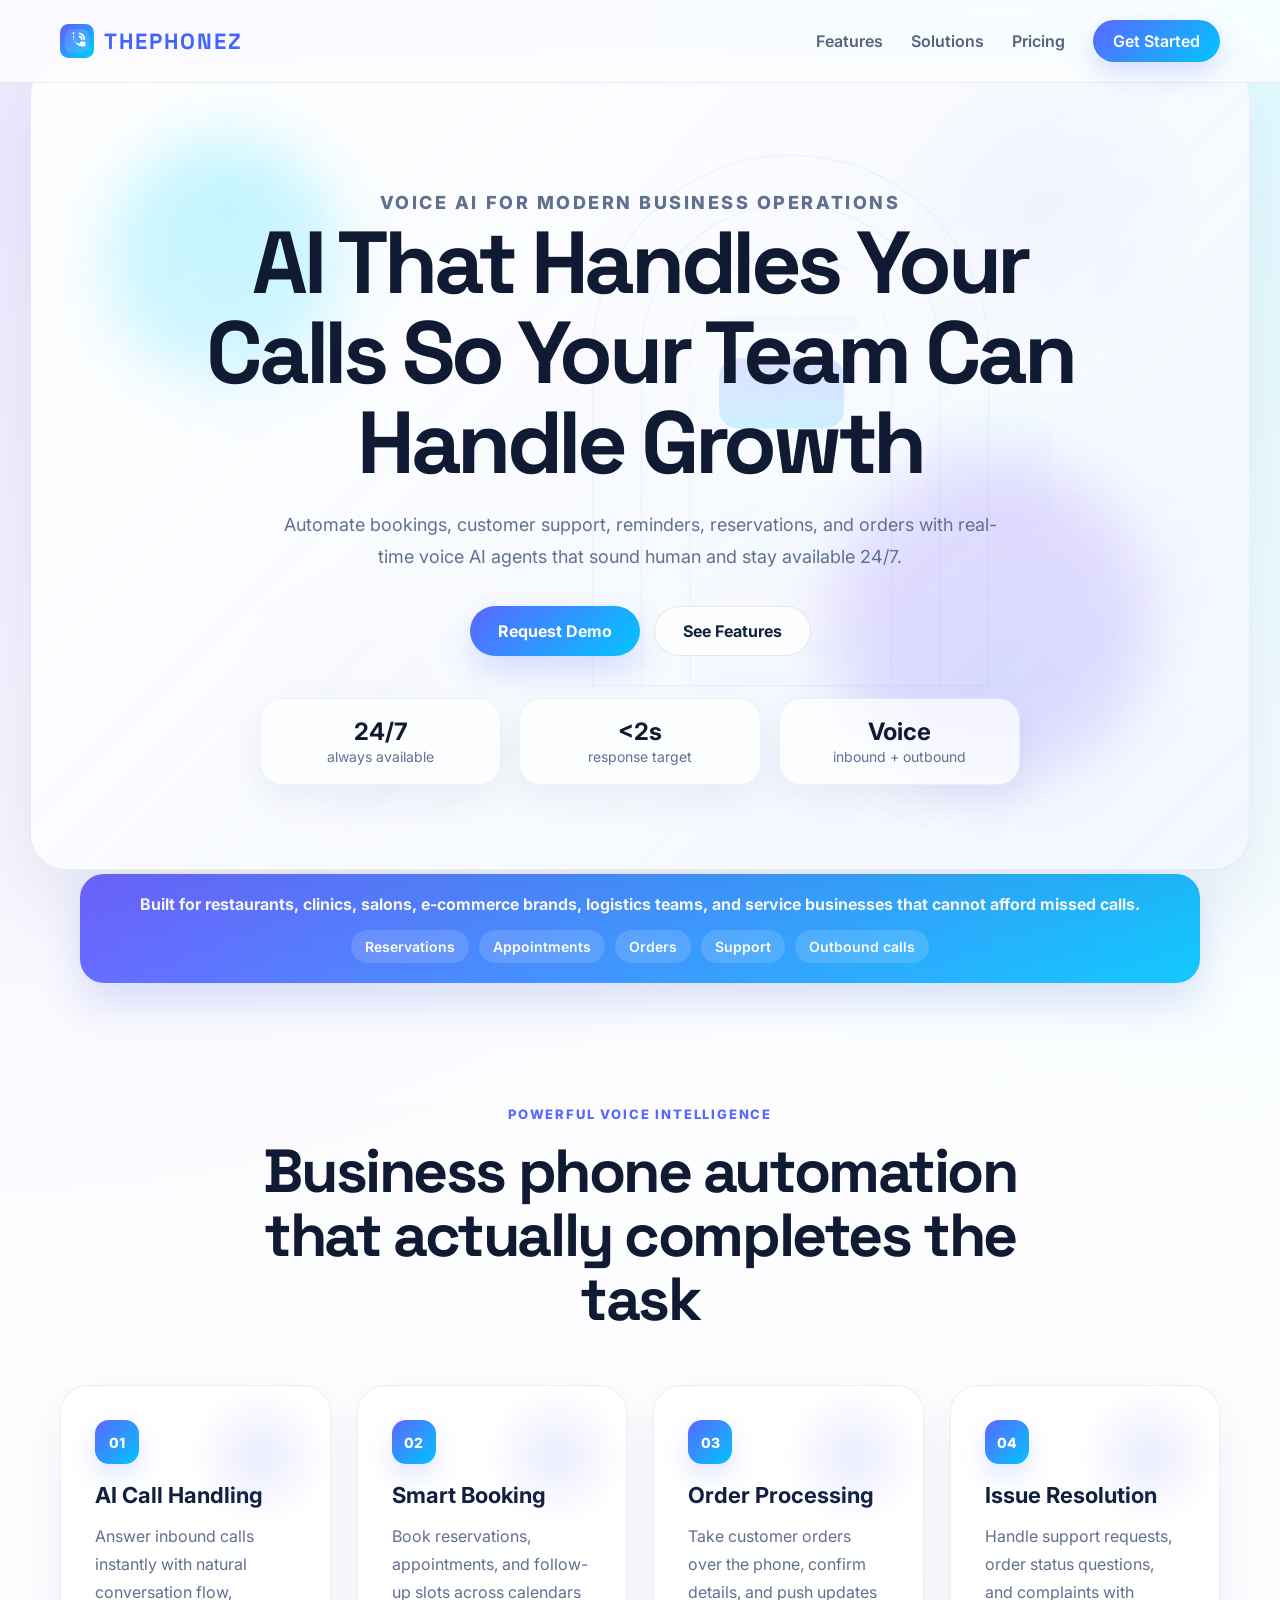
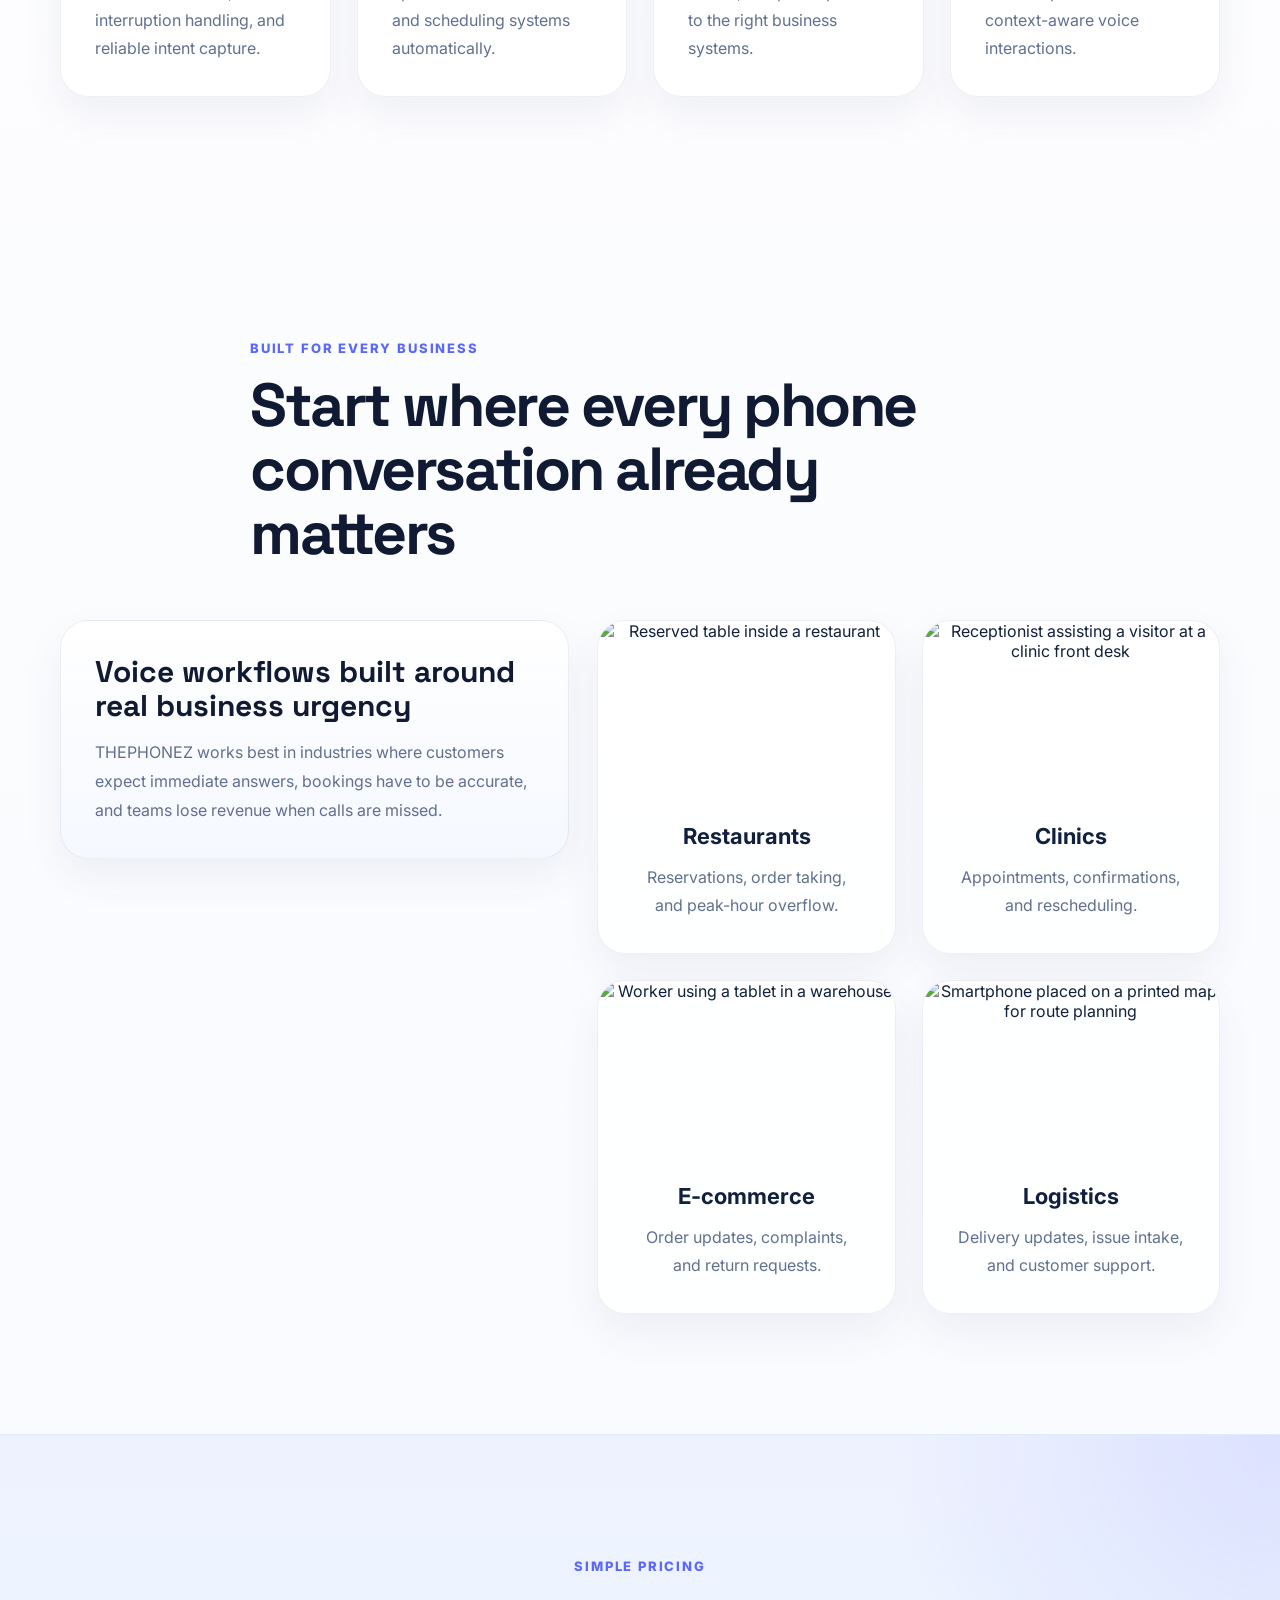
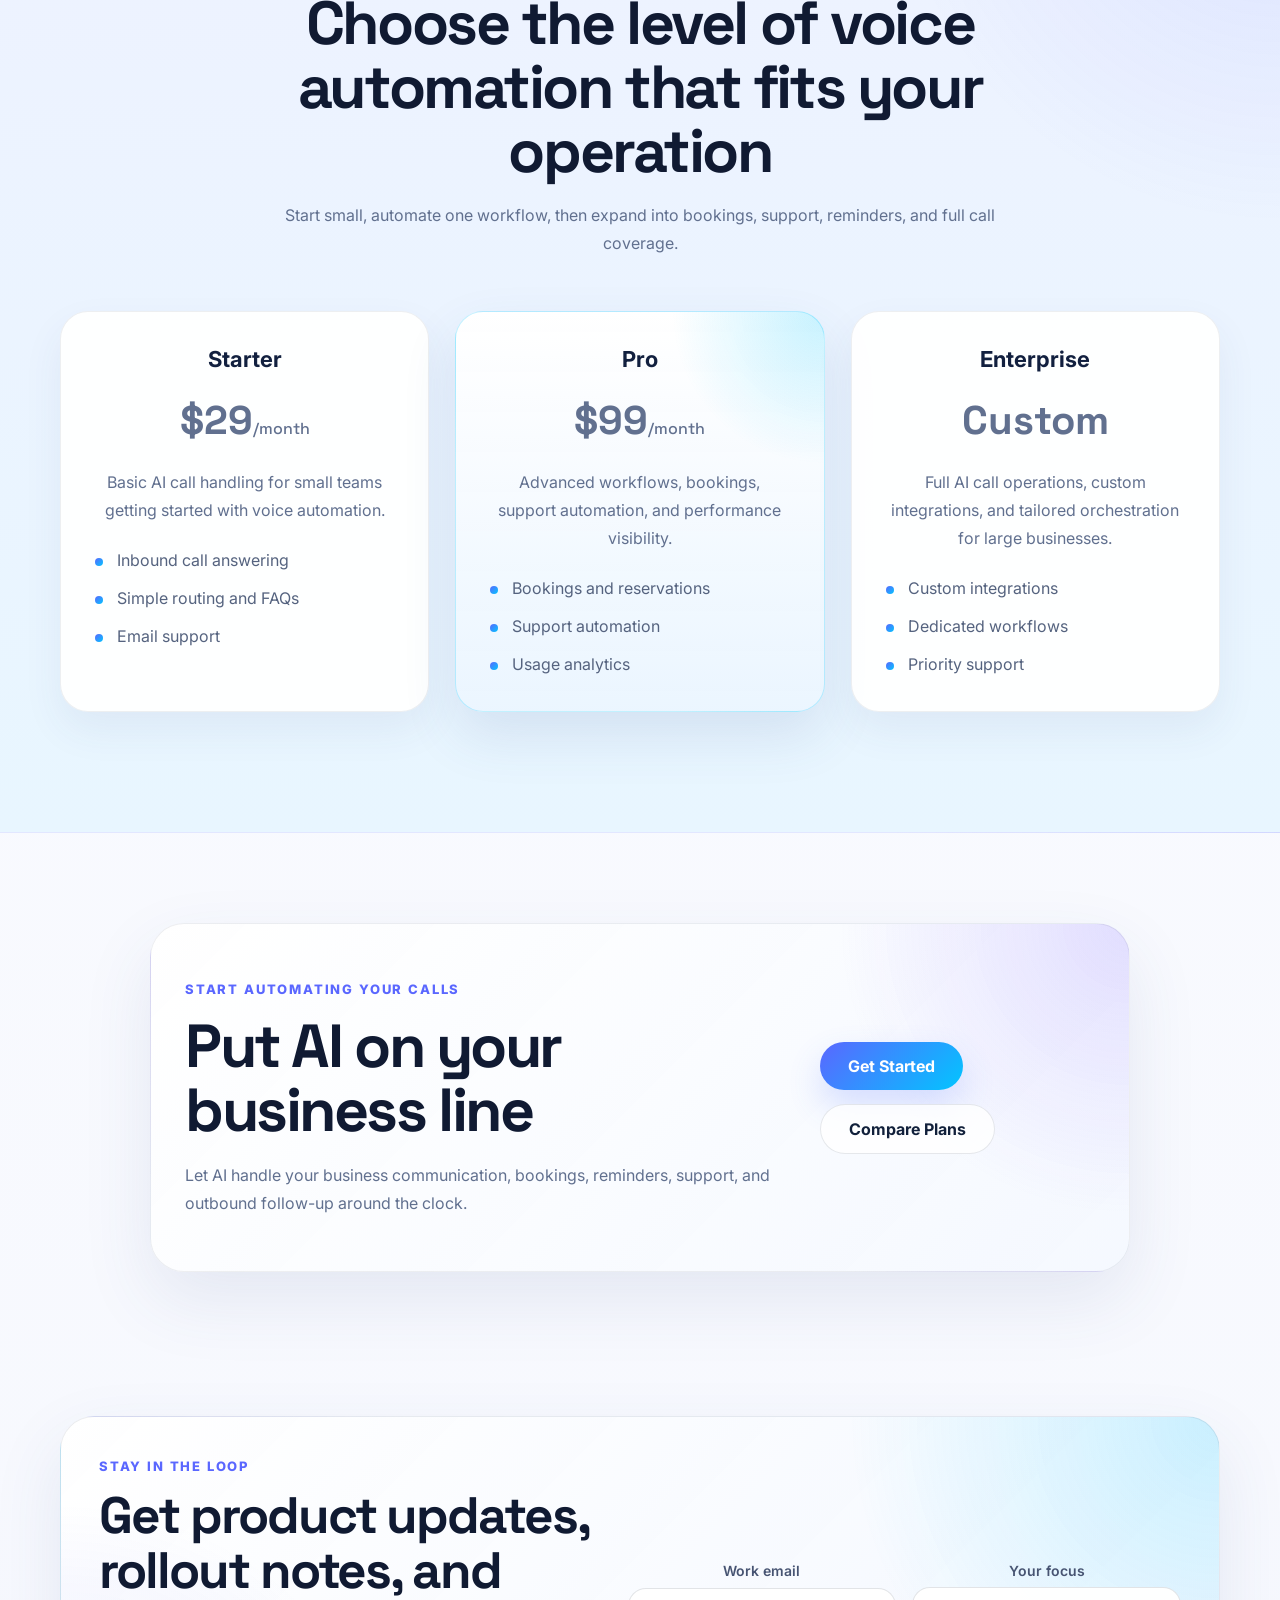
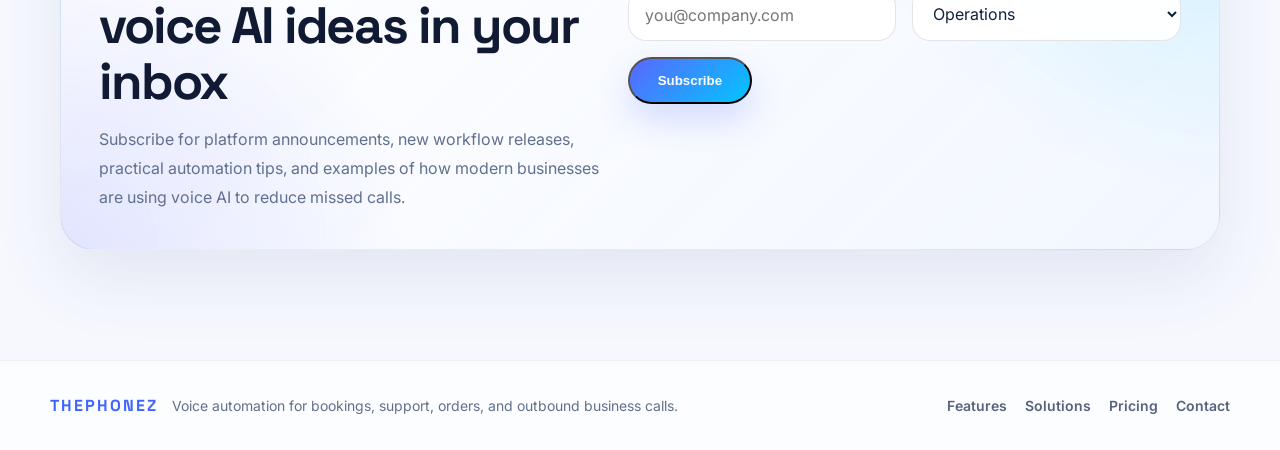
==== commit f573fc40: "Update index.html" ====
--- a/index.html
+++ b/index.html
@@ -3,8 +3,8 @@
 <head>
   <meta charset="UTF-8">
   <meta name="viewport" content="width=device-width, initial-scale=1.0">
-  <meta name="description" content="FASTPHONEZ provides real-time voice AI agents for bookings, support, outbound calls, and phone automation for businesses.">
-  <title>FASTPHONEZ | Intelligent Voice Automation</title>
+  <meta name="description" content="THEPHONEZ provides real-time voice AI agents for bookings, support, outbound calls, and phone automation for businesses.">
+  <title>THEPHONEZ | Intelligent Voice Automation</title>
   <link rel="icon" type="image/svg+xml" href="favicon.svg">
   <link rel="preconnect" href="https://fonts.googleapis.com">
   <link rel="preconnect" href="https://fonts.gstatic.com" crossorigin>
@@ -15,8 +15,8 @@
 
 <header class="navbar">
   <a href="/" class="logo">
-    <img src="logo-mark.svg" alt="FASTPHONEZ logo" class="logo-mark">
-    <span>FASTPHONEZ</span>
+    <img src="logo-mark.svg" alt="THEPHONEZ logo" class="logo-mark">
+    <span>THEPHONEZ</span>
   </a>
   <nav>
     <a href="#features">Features</a>
@@ -105,7 +105,7 @@
   <div class="solutions-layout">
     <div class="solutions-copy">
       <h3>Voice workflows built around real business urgency</h3>
-      <p>FASTPHONEZ works best in industries where customers expect immediate answers, bookings have to be accurate, and teams lose revenue when calls are missed.</p>
+      <p>THEPHONEZ works best in industries where customers expect immediate answers, bookings have to be accurate, and teams lose revenue when calls are missed.</p>
     </div>
     <div class="solutions-grid">
       <div class="card simple-card solution-card">
@@ -218,7 +218,7 @@
 <footer class="footer">
   <div class="footer-inner">
     <div>
-      <div class="logo footer-logo">FASTPHONEZ</div>
+      <div class="logo footer-logo">THEPHONEZ</div>
       <p>Voice automation for bookings, support, orders, and outbound business calls.</p>
     </div>
     <div class="footer-links">
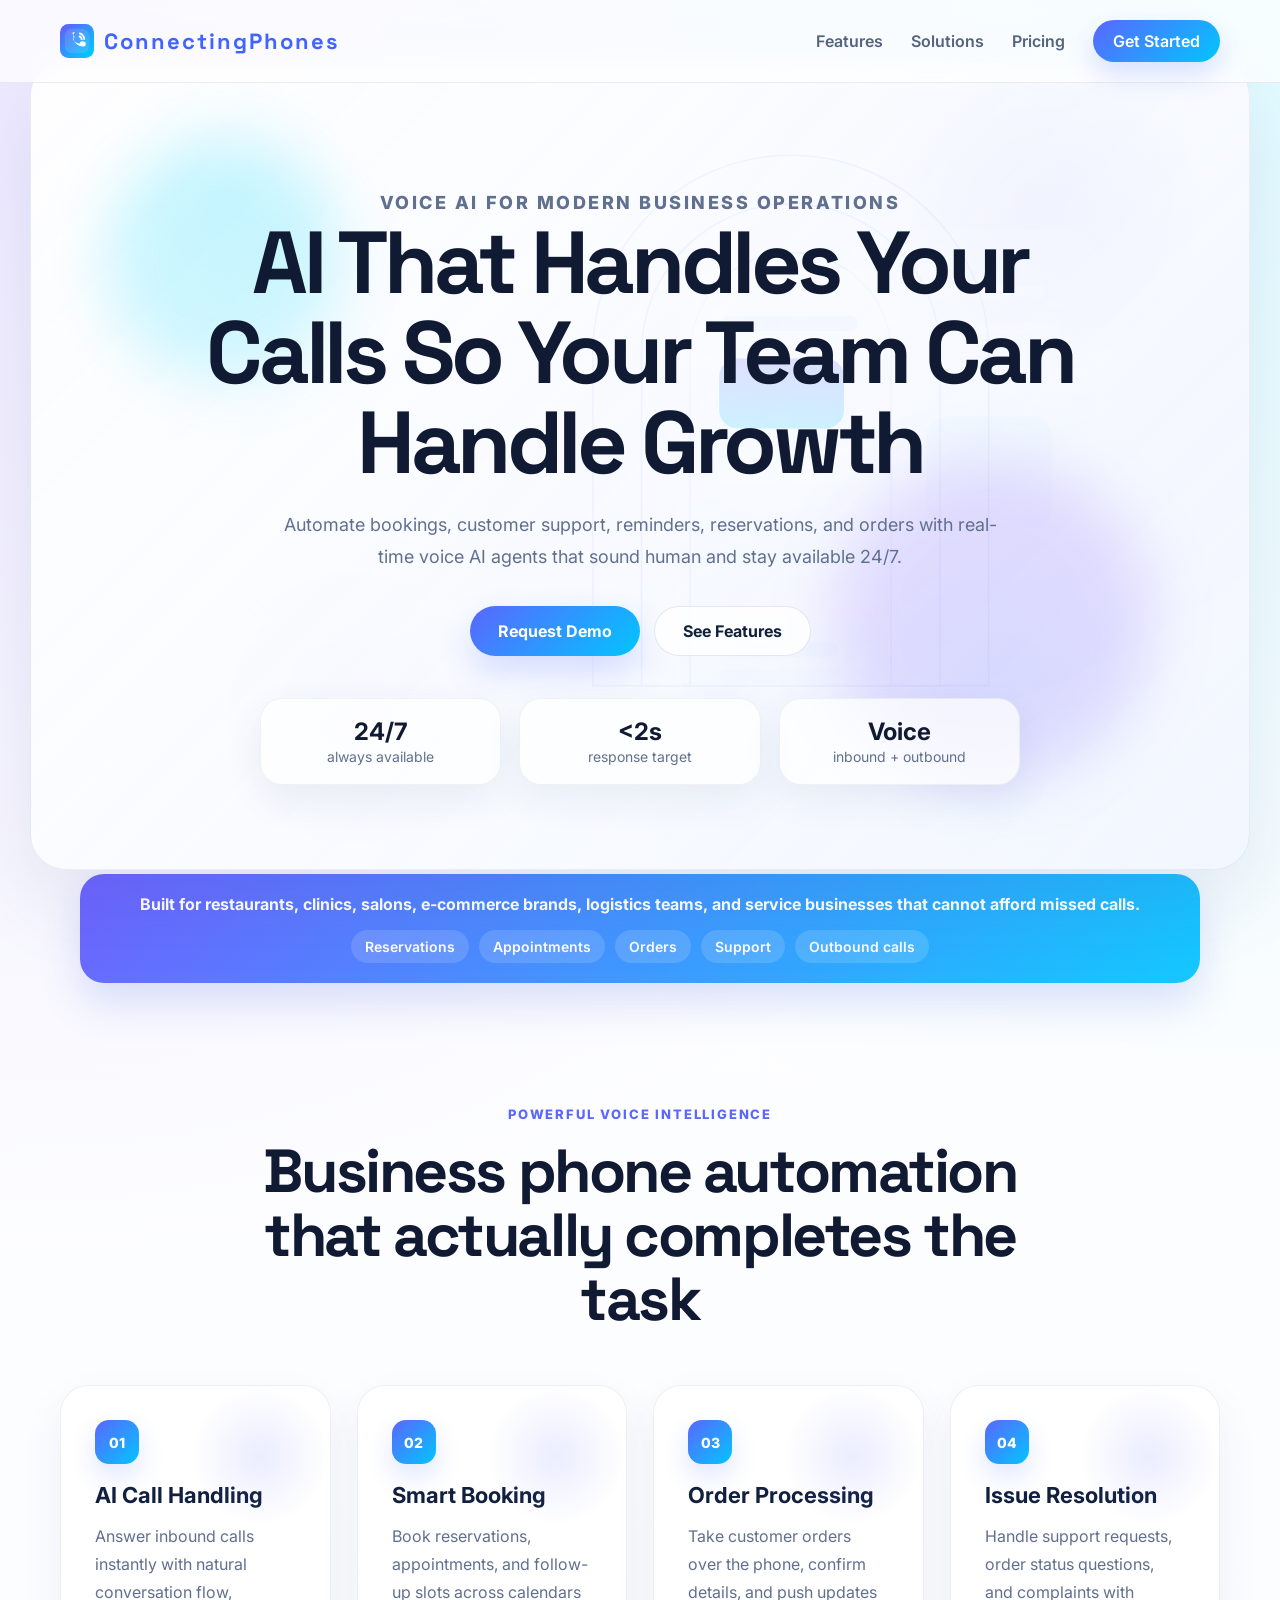
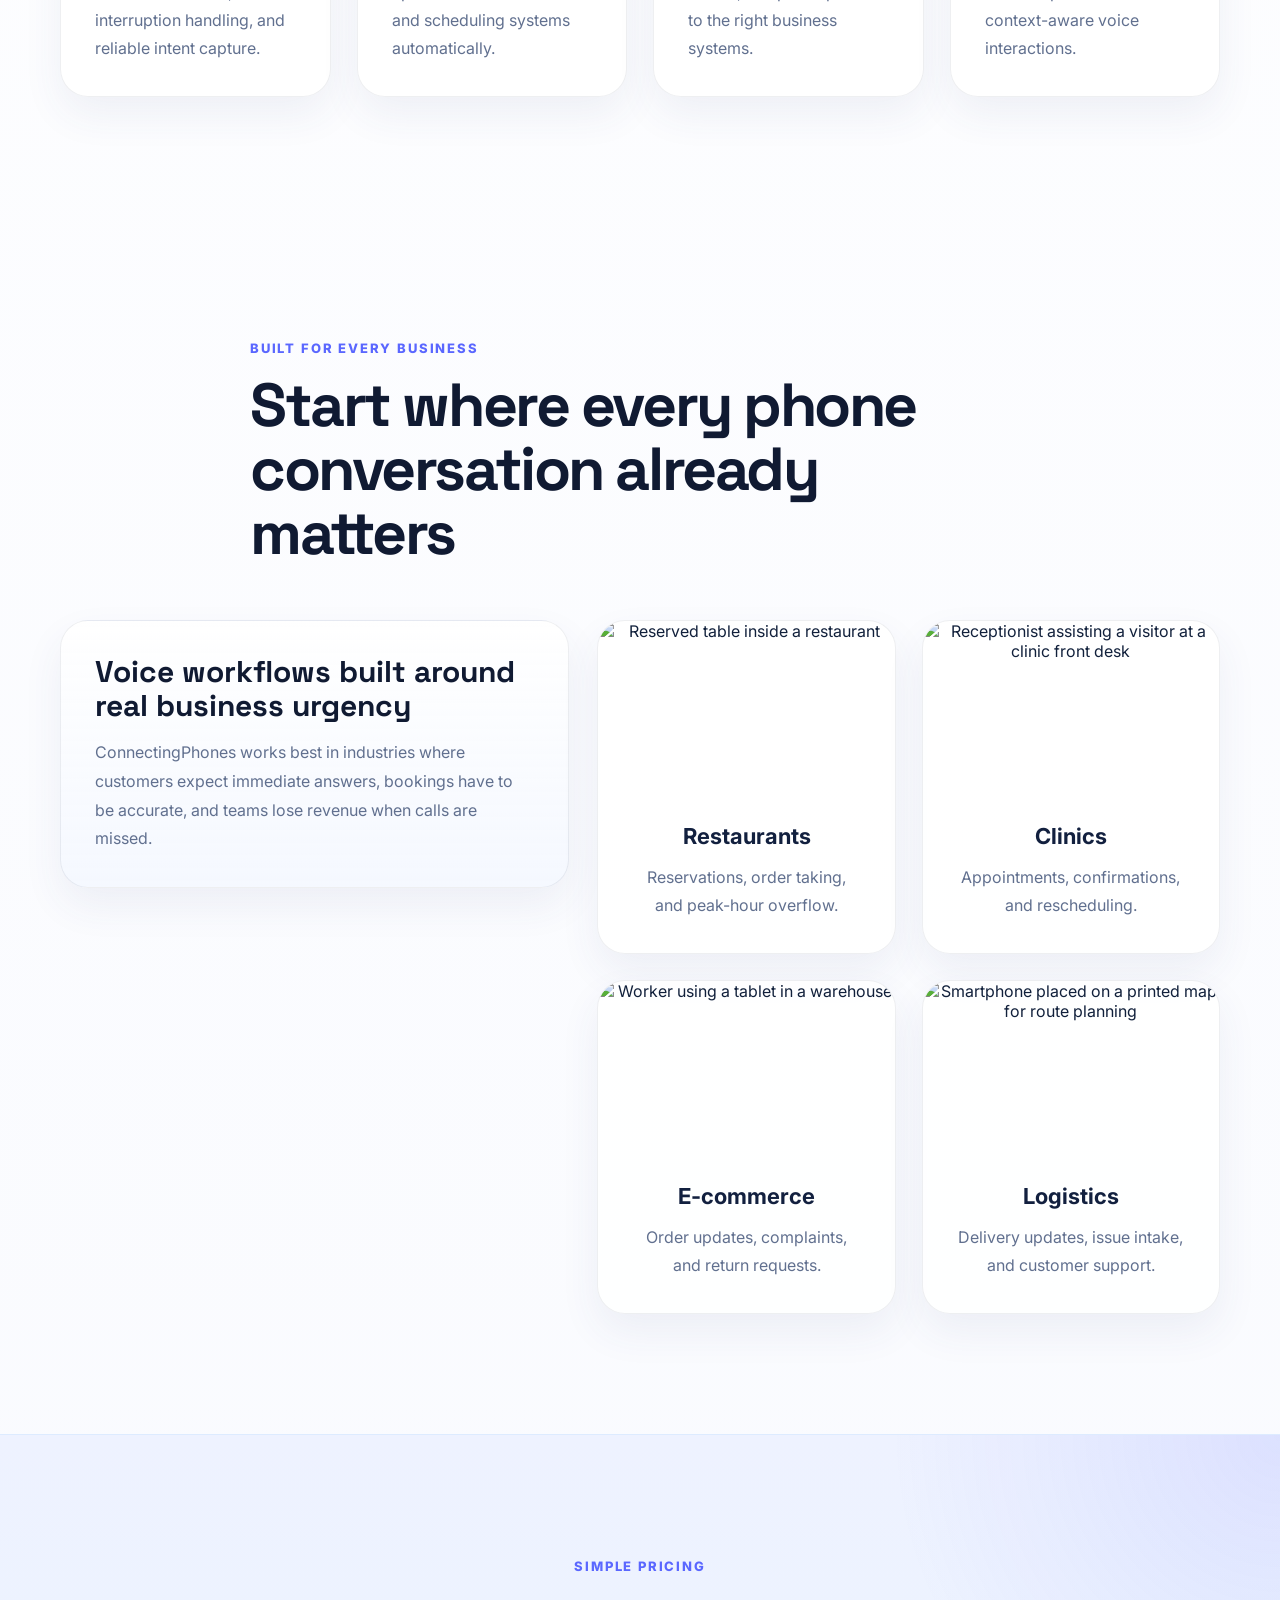
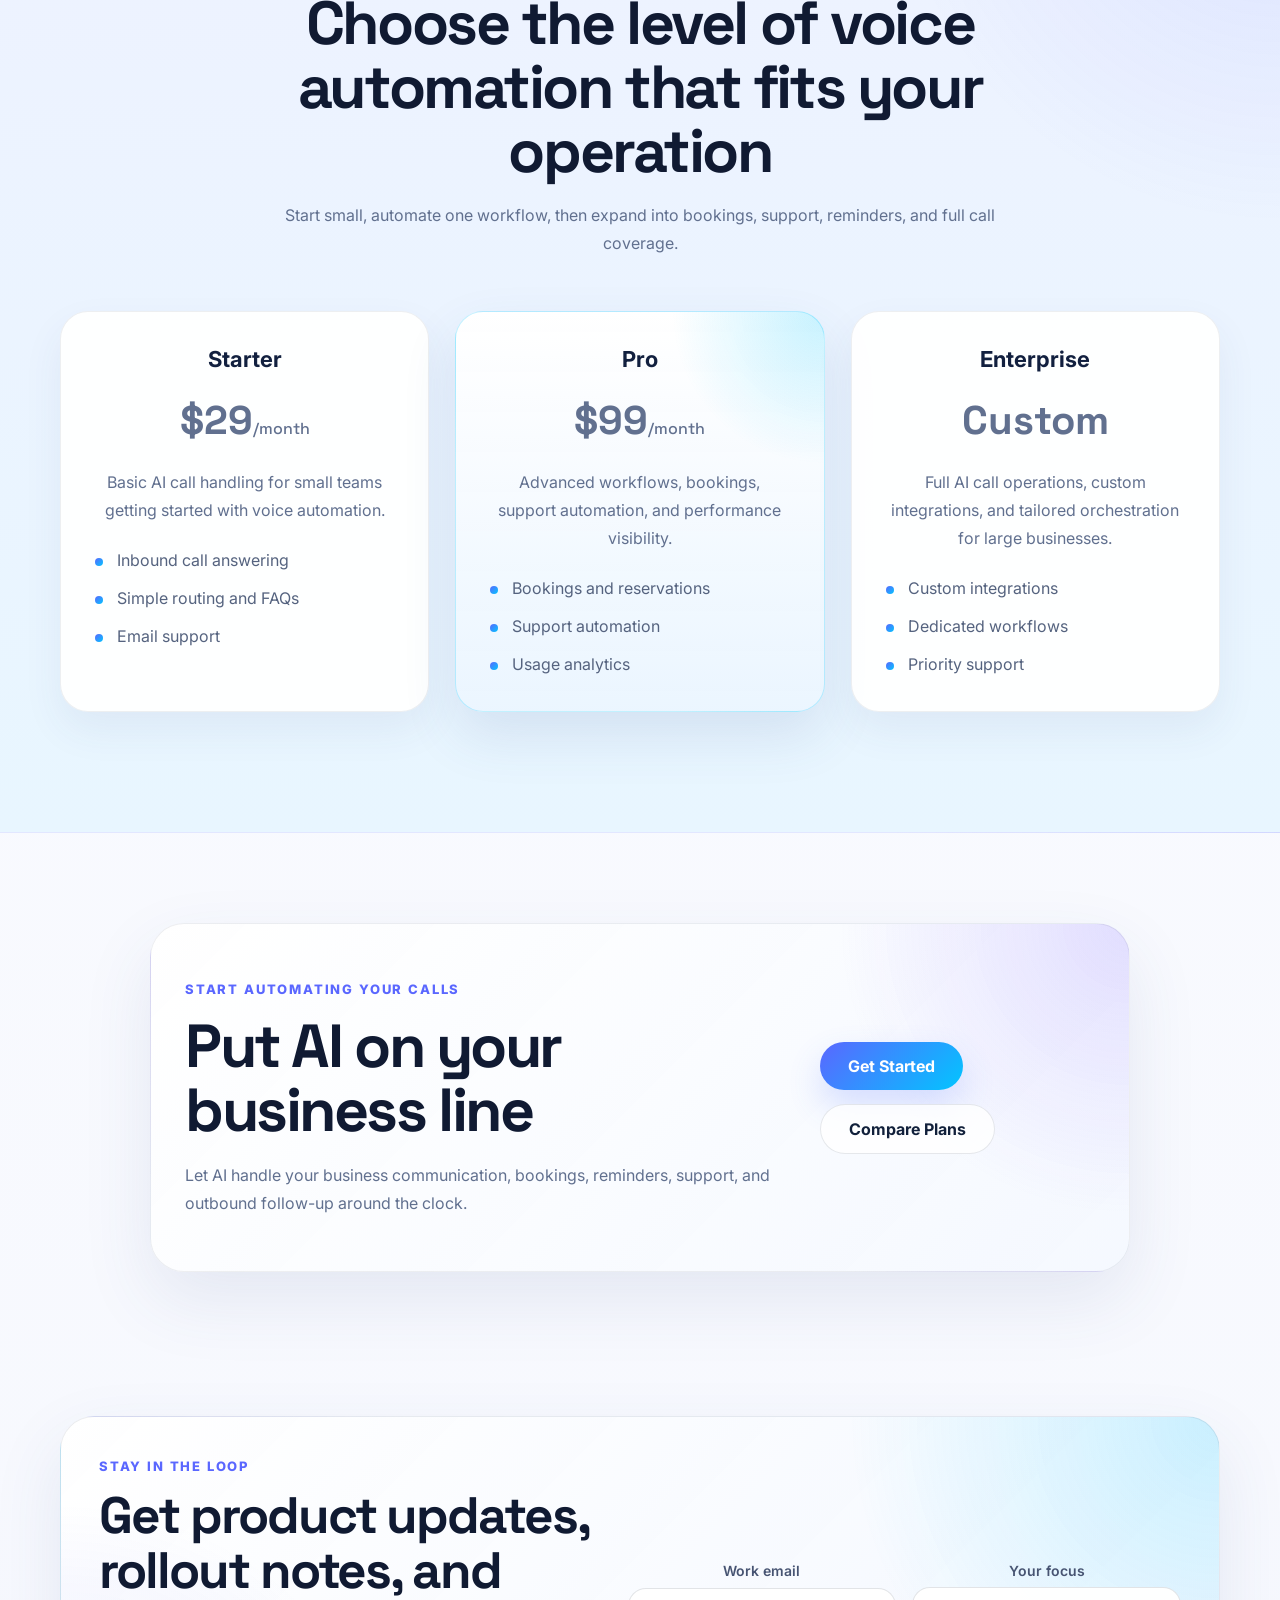
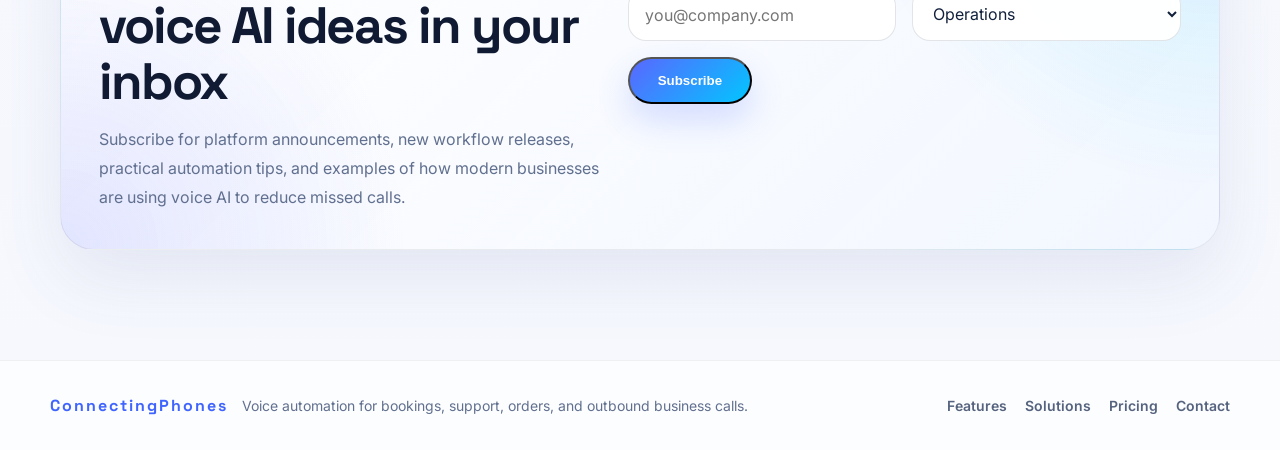
==== commit 810e4552: "Rename THEPHONEZ to ConnectingPhones in index.html" ====
--- a/index.html
+++ b/index.html
@@ -3,8 +3,8 @@
 <head>
   <meta charset="UTF-8">
   <meta name="viewport" content="width=device-width, initial-scale=1.0">
-  <meta name="description" content="THEPHONEZ provides real-time voice AI agents for bookings, support, outbound calls, and phone automation for businesses.">
-  <title>THEPHONEZ | Intelligent Voice Automation</title>
+  <meta name="description" content="ConnectingPhones provides real-time voice AI agents for bookings, support, outbound calls, and phone automation for businesses.">
+  <title>ConnectingPhones | Intelligent Voice Automation</title>
   <link rel="icon" type="image/svg+xml" href="favicon.svg">
   <link rel="preconnect" href="https://fonts.googleapis.com">
   <link rel="preconnect" href="https://fonts.gstatic.com" crossorigin>
@@ -15,8 +15,8 @@
 
 <header class="navbar">
   <a href="/" class="logo">
-    <img src="logo-mark.svg" alt="THEPHONEZ logo" class="logo-mark">
-    <span>THEPHONEZ</span>
+    <img src="logo-mark.svg" alt="ConnectingPhones logo" class="logo-mark">
+    <span>ConnectingPhones</span>
   </a>
   <nav>
     <a href="#features">Features</a>
@@ -105,7 +105,7 @@
   <div class="solutions-layout">
     <div class="solutions-copy">
       <h3>Voice workflows built around real business urgency</h3>
-      <p>THEPHONEZ works best in industries where customers expect immediate answers, bookings have to be accurate, and teams lose revenue when calls are missed.</p>
+      <p>ConnectingPhones works best in industries where customers expect immediate answers, bookings have to be accurate, and teams lose revenue when calls are missed.</p>
     </div>
     <div class="solutions-grid">
       <div class="card simple-card solution-card">
@@ -218,7 +218,7 @@
 <footer class="footer">
   <div class="footer-inner">
     <div>
-      <div class="logo footer-logo">THEPHONEZ</div>
+      <div class="logo footer-logo">ConnectingPhones</div>
       <p>Voice automation for bookings, support, orders, and outbound business calls.</p>
     </div>
     <div class="footer-links">
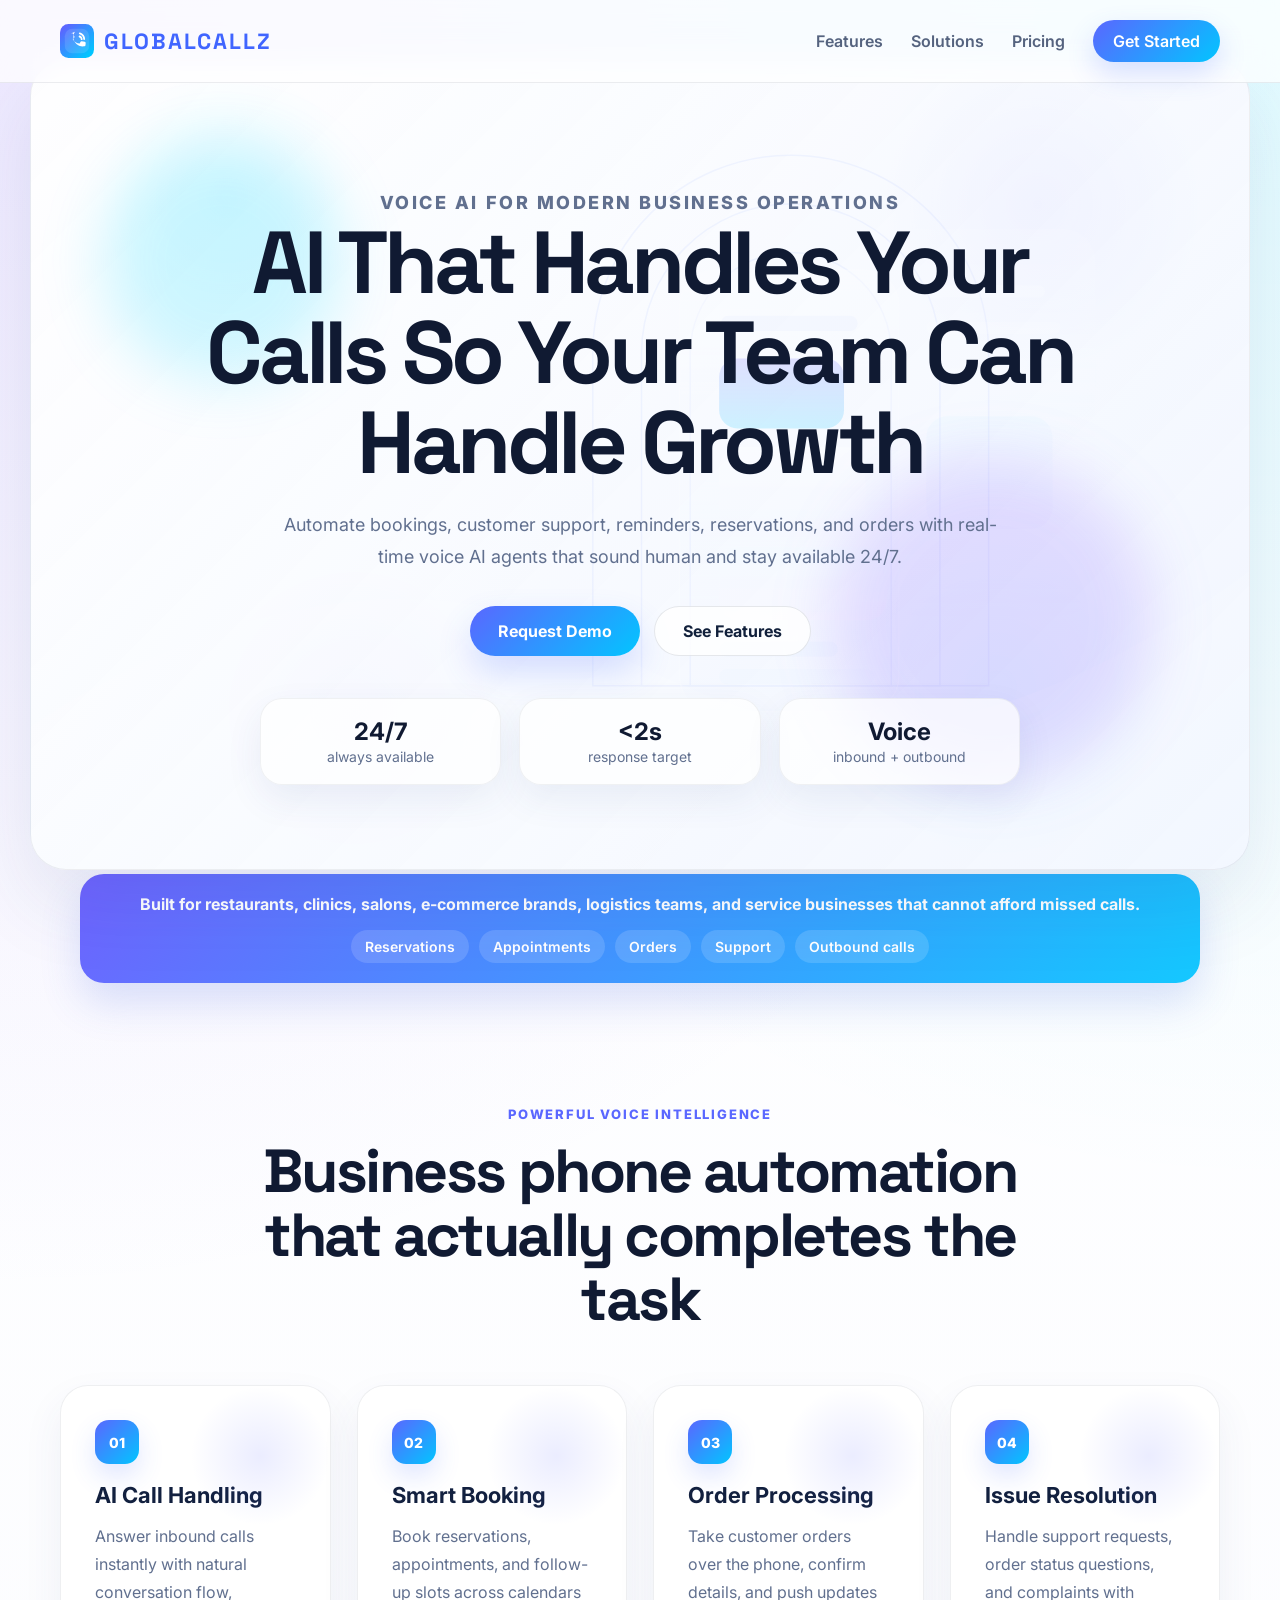
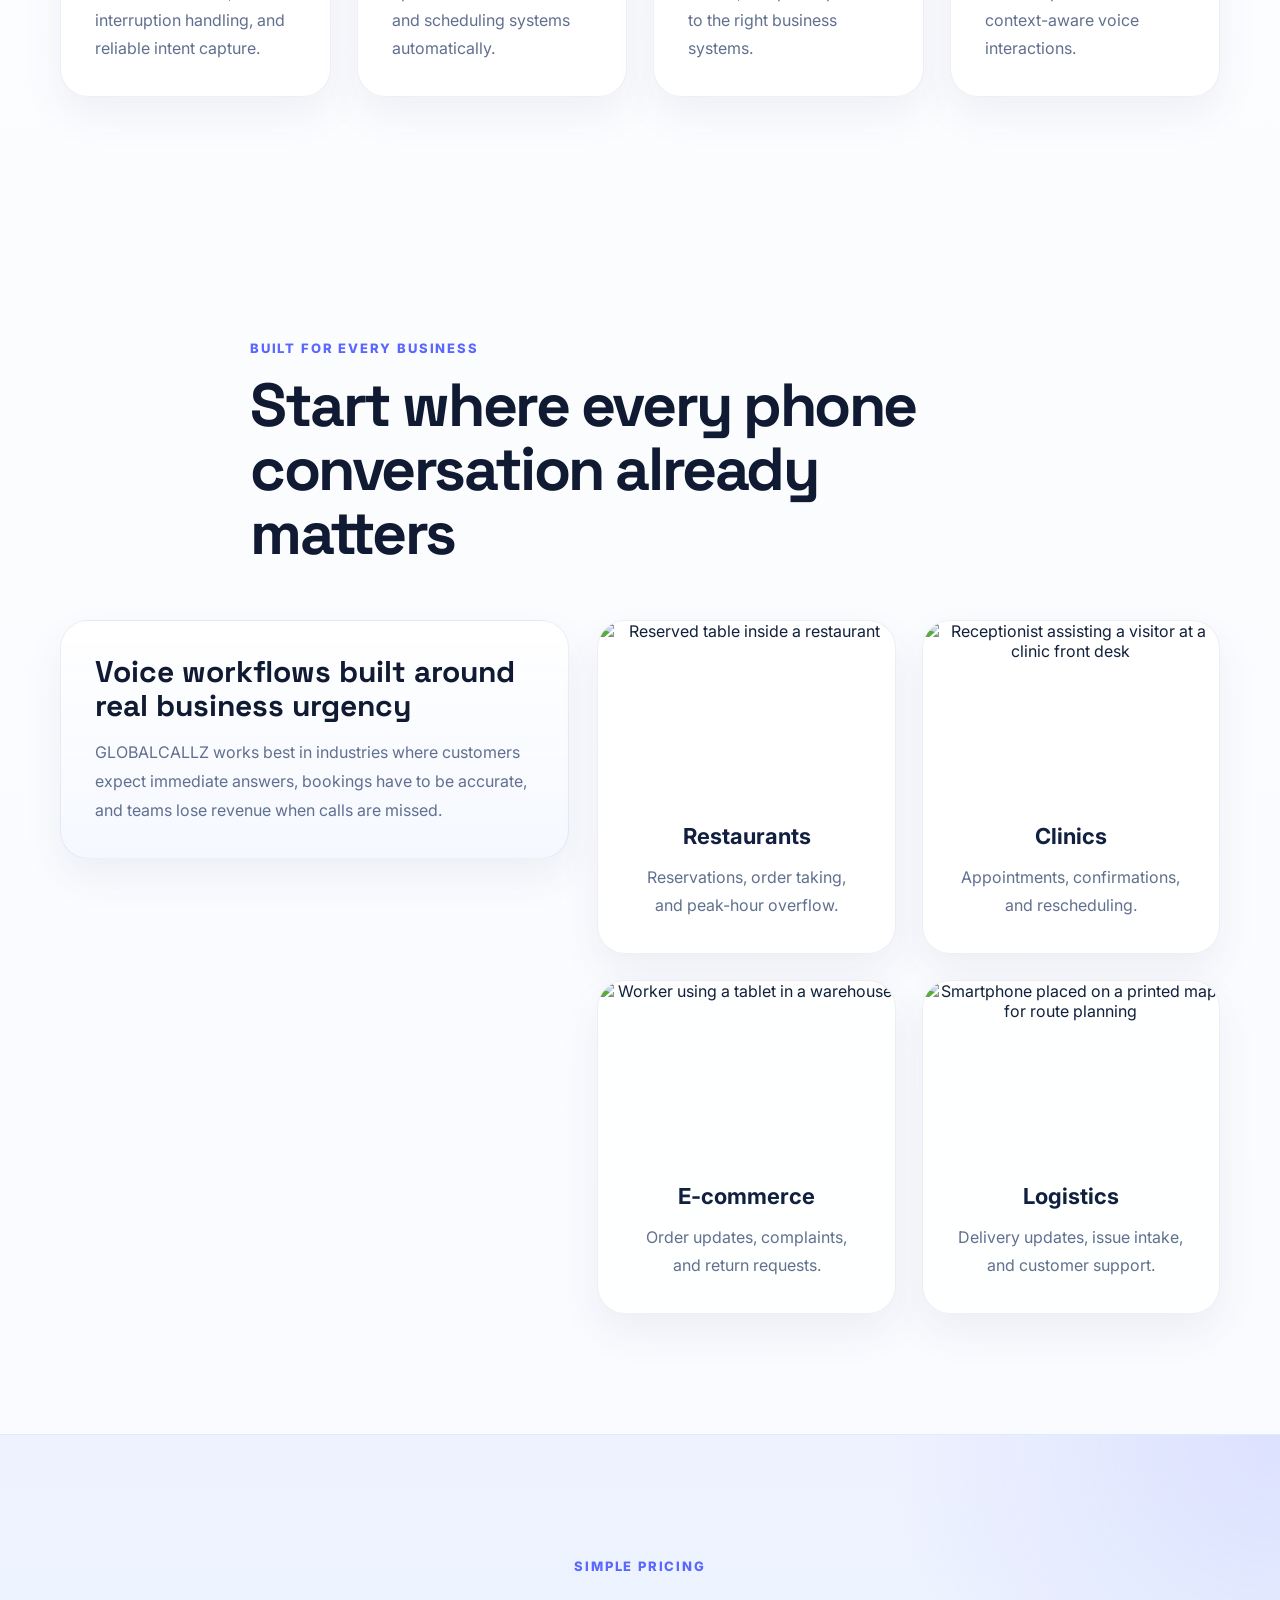
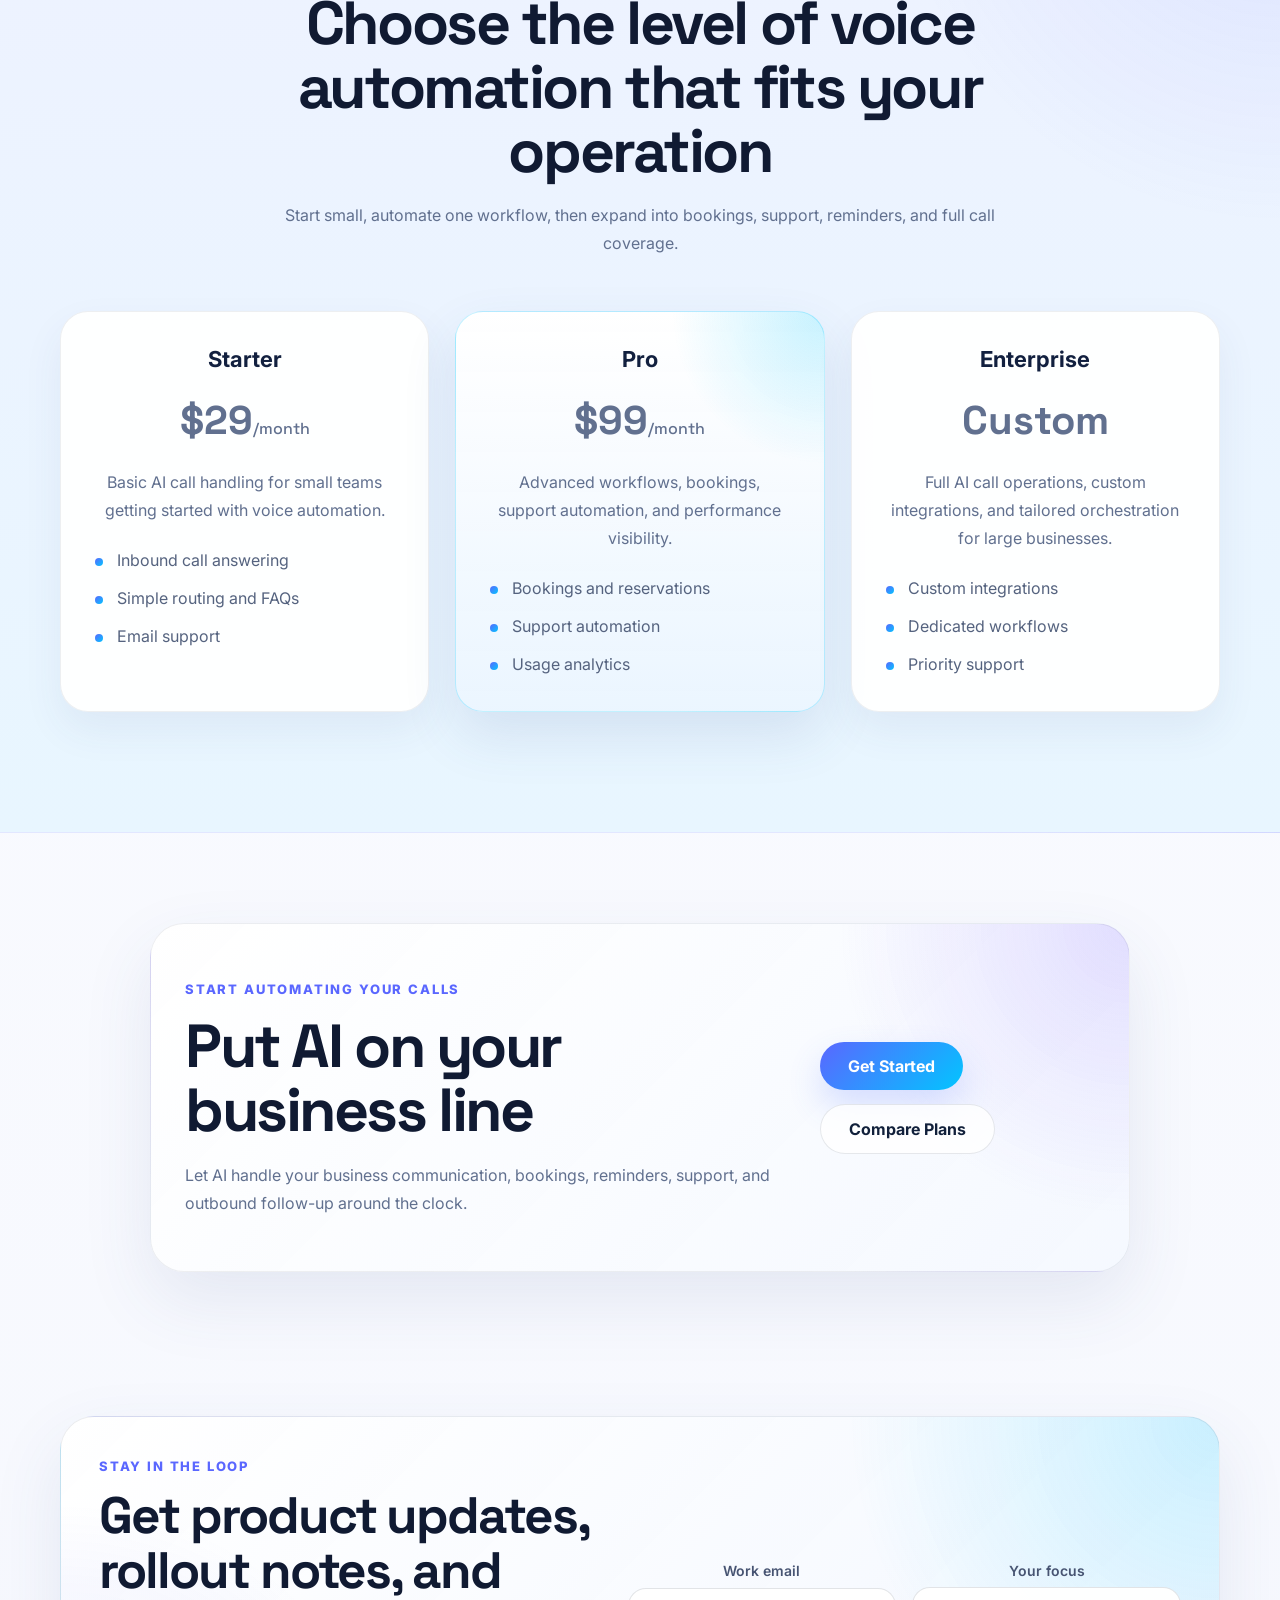
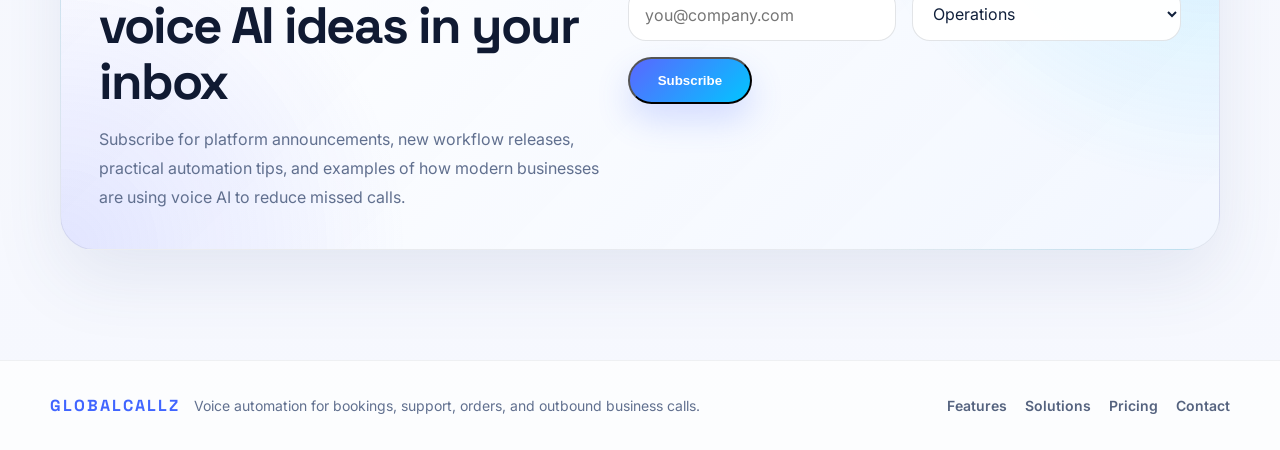
==== commit c9e3270b: "Update index.html" ====
--- a/index.html
+++ b/index.html
@@ -3,8 +3,8 @@
 <head>
   <meta charset="UTF-8">
   <meta name="viewport" content="width=device-width, initial-scale=1.0">
-  <meta name="description" content="ConnectingPhones provides real-time voice AI agents for bookings, support, outbound calls, and phone automation for businesses.">
-  <title>ConnectingPhones | Intelligent Voice Automation</title>
+  <meta name="description" content="GLOBALCALLZ provides real-time voice AI agents for bookings, support, outbound calls, and phone automation for businesses.">
+  <title>GLOBALCALLZ | Intelligent Voice Automation</title>
   <link rel="icon" type="image/svg+xml" href="favicon.svg">
   <link rel="preconnect" href="https://fonts.googleapis.com">
   <link rel="preconnect" href="https://fonts.gstatic.com" crossorigin>
@@ -15,8 +15,8 @@
 
 <header class="navbar">
   <a href="/" class="logo">
-    <img src="logo-mark.svg" alt="ConnectingPhones logo" class="logo-mark">
-    <span>ConnectingPhones</span>
+    <img src="logo-mark.svg" alt="GLOBALCALLZ logo" class="logo-mark">
+    <span>GLOBALCALLZ</span>
   </a>
   <nav>
     <a href="#features">Features</a>
@@ -105,7 +105,7 @@
   <div class="solutions-layout">
     <div class="solutions-copy">
       <h3>Voice workflows built around real business urgency</h3>
-      <p>ConnectingPhones works best in industries where customers expect immediate answers, bookings have to be accurate, and teams lose revenue when calls are missed.</p>
+      <p>GLOBALCALLZ works best in industries where customers expect immediate answers, bookings have to be accurate, and teams lose revenue when calls are missed.</p>
     </div>
     <div class="solutions-grid">
       <div class="card simple-card solution-card">
@@ -218,7 +218,7 @@
 <footer class="footer">
   <div class="footer-inner">
     <div>
-      <div class="logo footer-logo">ConnectingPhones</div>
+      <div class="logo footer-logo">GLOBALCALLZ</div>
       <p>Voice automation for bookings, support, orders, and outbound business calls.</p>
     </div>
     <div class="footer-links">
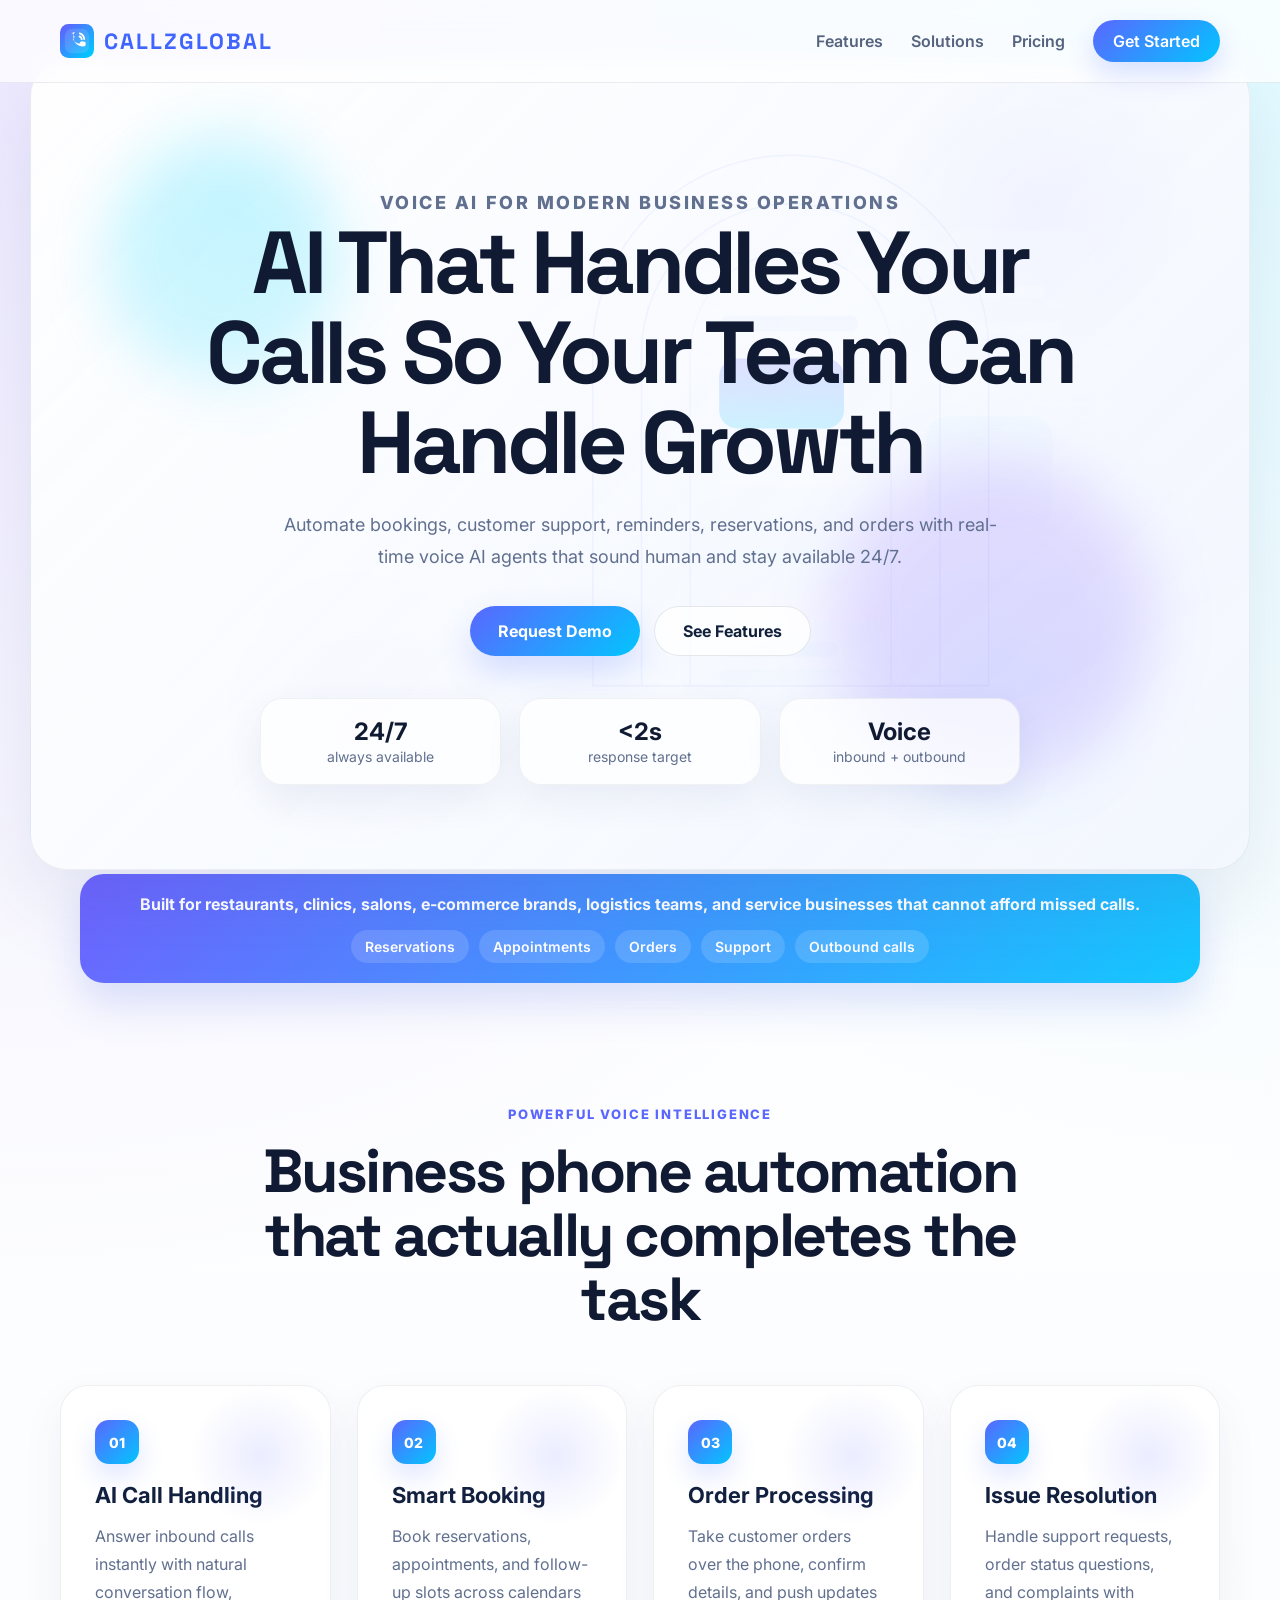
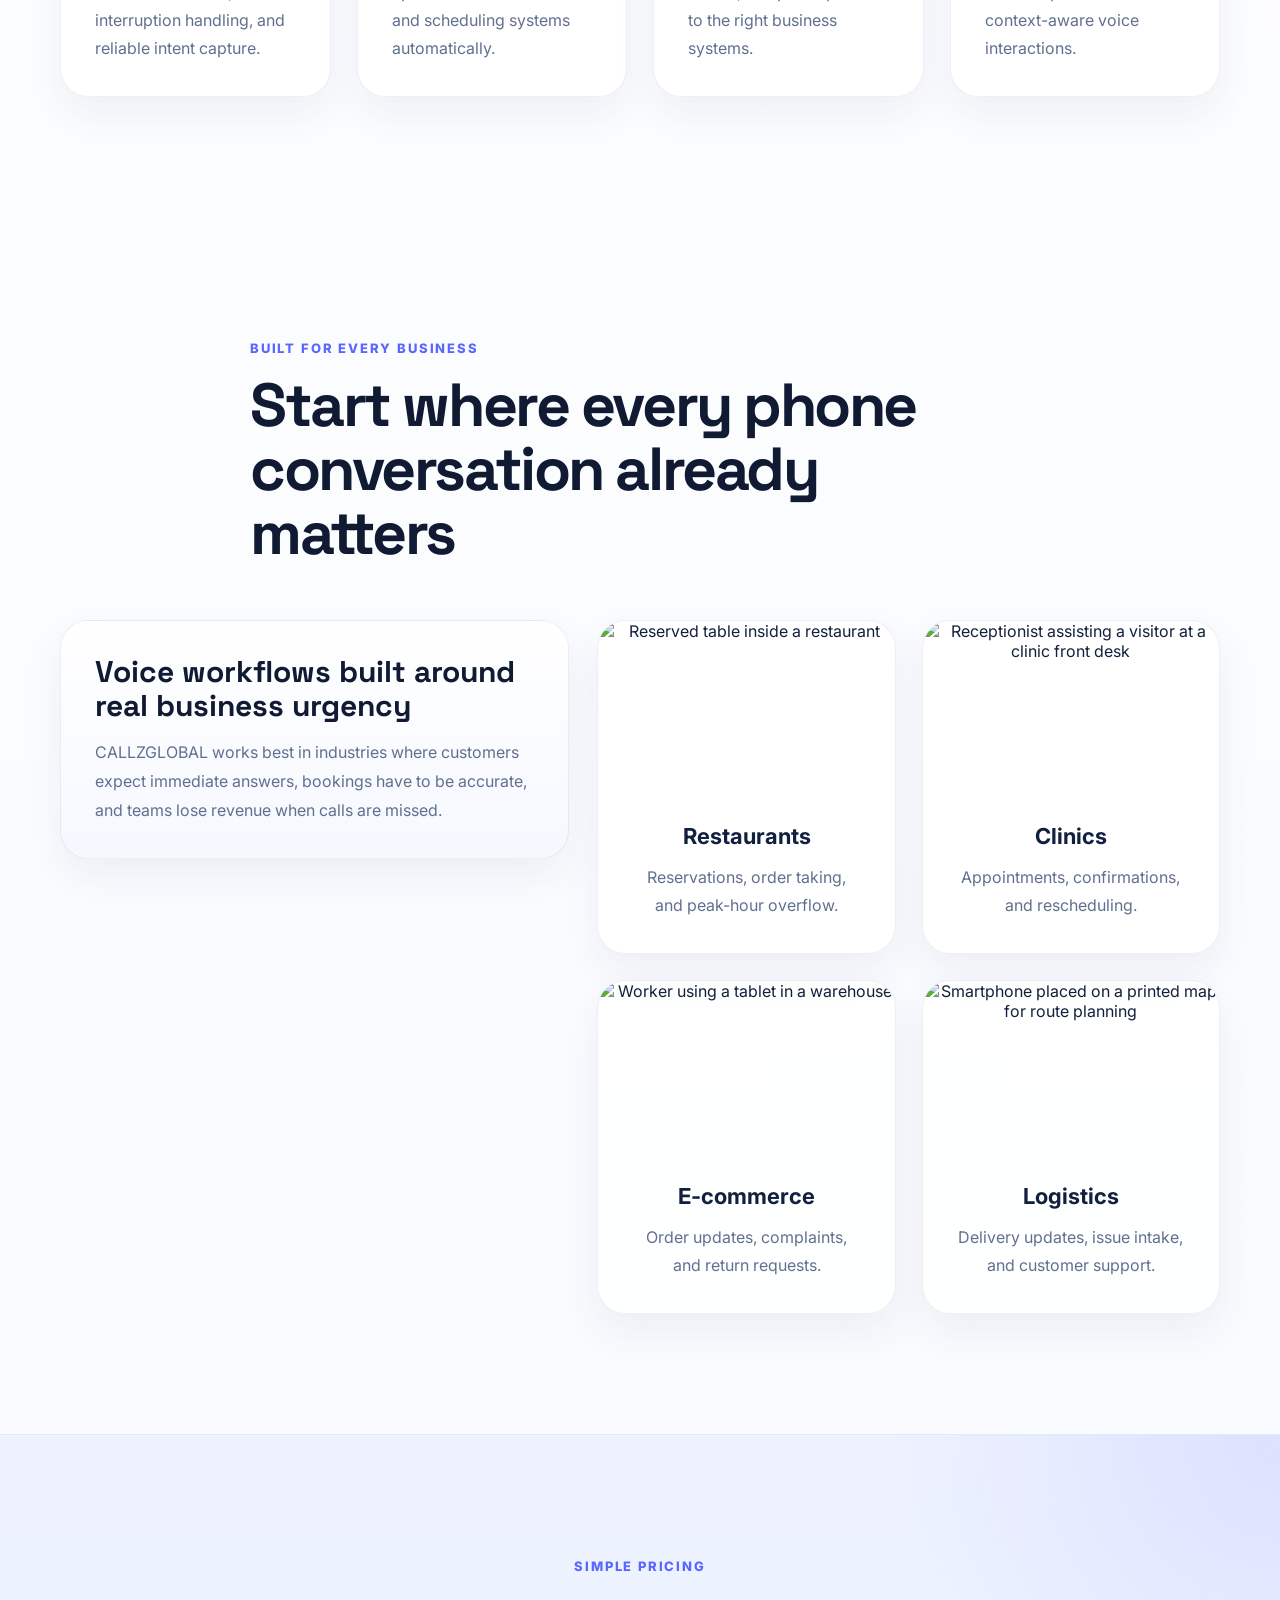
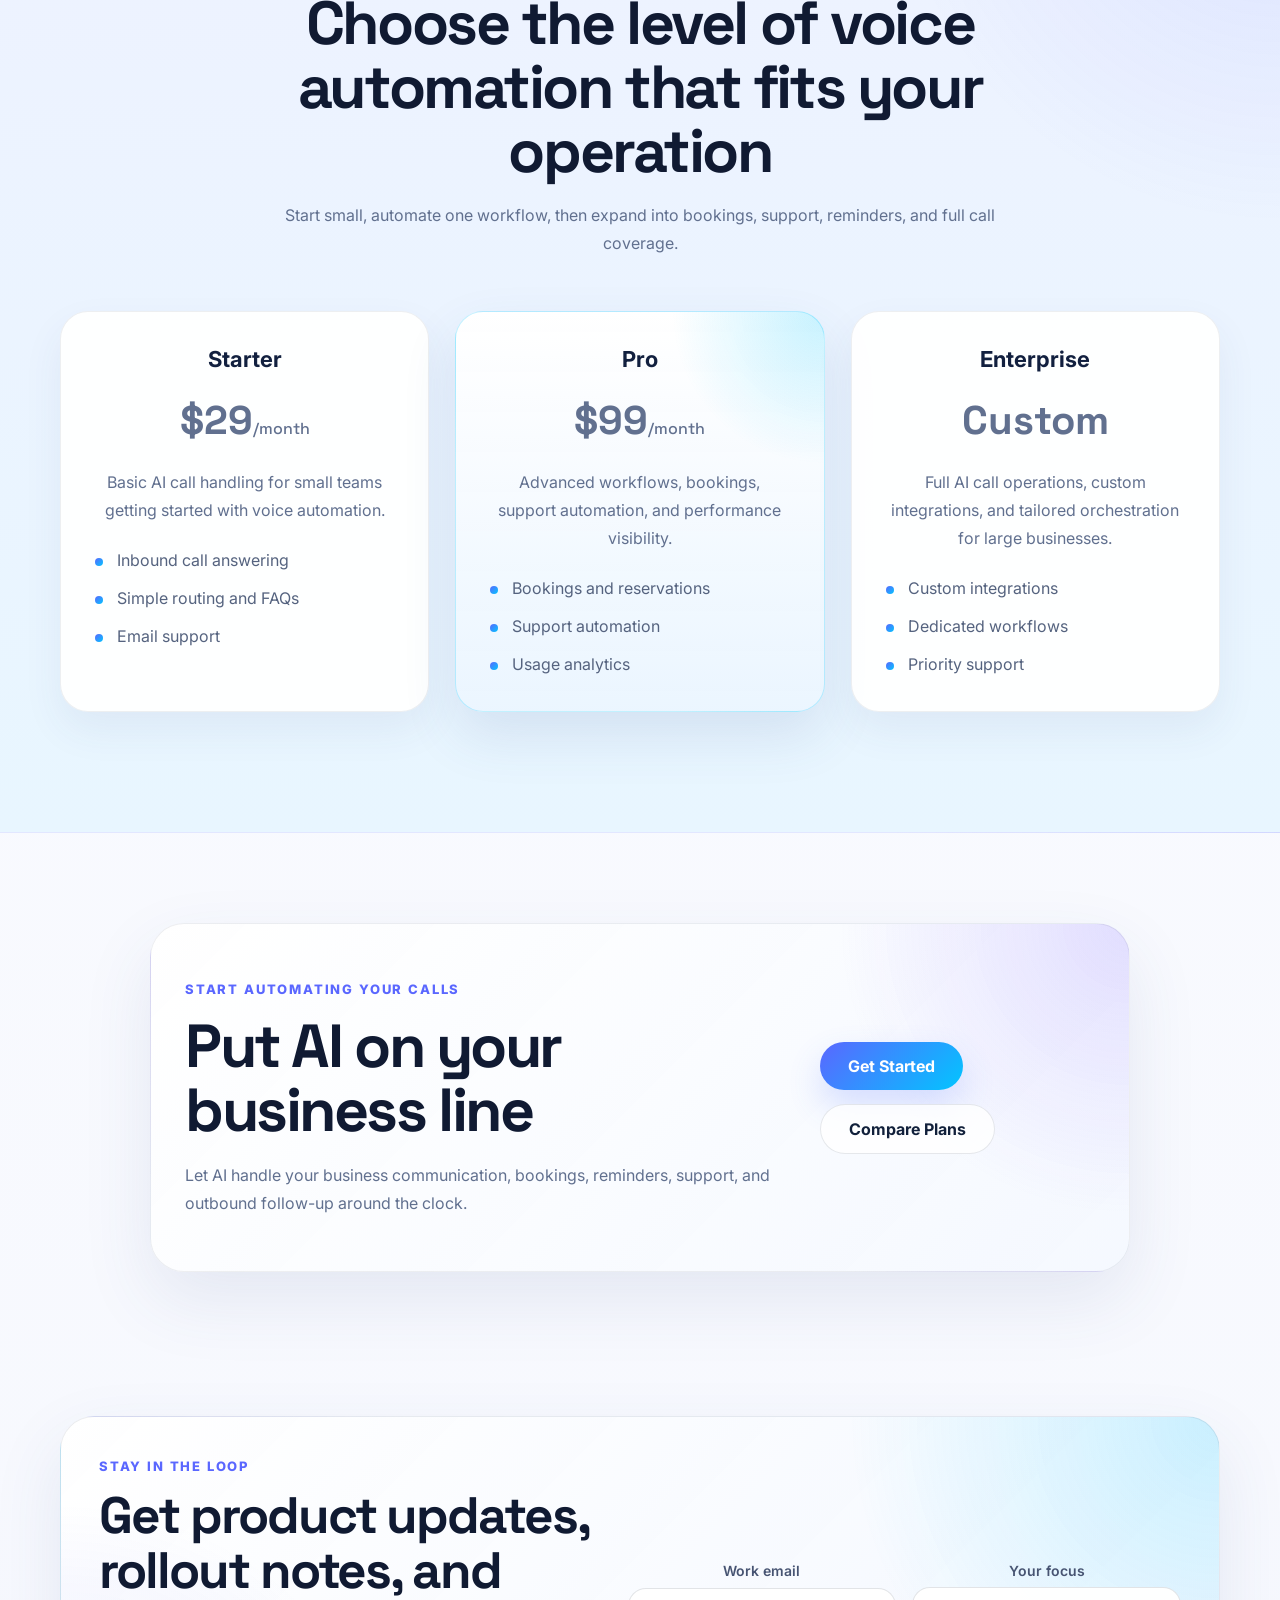
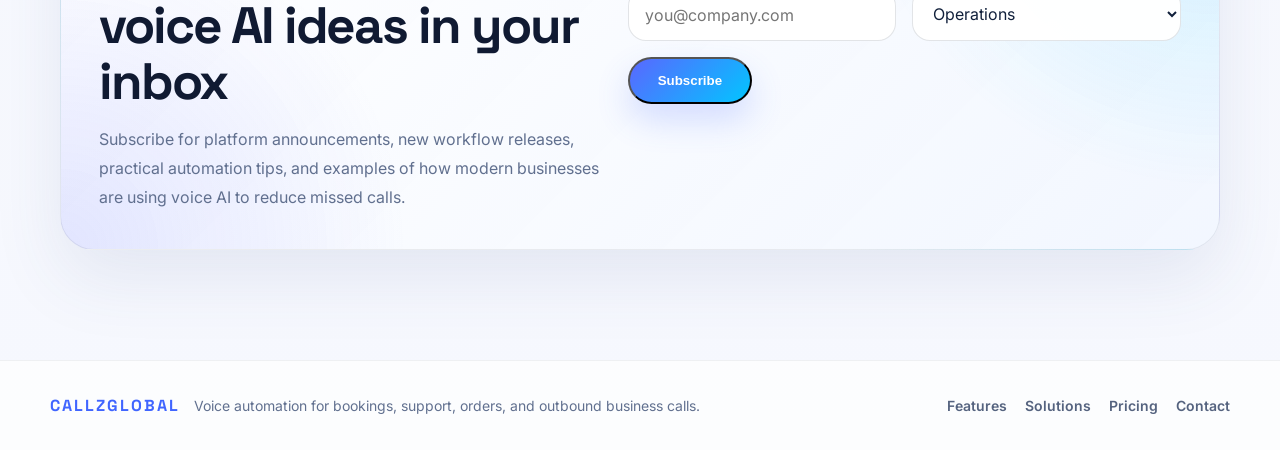
==== commit be59bb17: "Update index.html" ====
--- a/index.html
+++ b/index.html
@@ -3,8 +3,8 @@
 <head>
   <meta charset="UTF-8">
   <meta name="viewport" content="width=device-width, initial-scale=1.0">
-  <meta name="description" content="GLOBALCALLZ provides real-time voice AI agents for bookings, support, outbound calls, and phone automation for businesses.">
-  <title>GLOBALCALLZ | Intelligent Voice Automation</title>
+  <meta name="description" content="CALLZGLOBAL provides real-time voice AI agents for bookings, support, outbound calls, and phone automation for businesses.">
+  <title>CALLZGLOBAL | Intelligent Voice Automation</title>
   <link rel="icon" type="image/svg+xml" href="favicon.svg">
   <link rel="preconnect" href="https://fonts.googleapis.com">
   <link rel="preconnect" href="https://fonts.gstatic.com" crossorigin>
@@ -15,8 +15,8 @@
 
 <header class="navbar">
   <a href="/" class="logo">
-    <img src="logo-mark.svg" alt="GLOBALCALLZ logo" class="logo-mark">
-    <span>GLOBALCALLZ</span>
+    <img src="logo-mark.svg" alt="CALLZGLOBAL logo" class="logo-mark">
+    <span>CALLZGLOBAL</span>
   </a>
   <nav>
     <a href="#features">Features</a>
@@ -105,7 +105,7 @@
   <div class="solutions-layout">
     <div class="solutions-copy">
       <h3>Voice workflows built around real business urgency</h3>
-      <p>GLOBALCALLZ works best in industries where customers expect immediate answers, bookings have to be accurate, and teams lose revenue when calls are missed.</p>
+      <p>CALLZGLOBAL works best in industries where customers expect immediate answers, bookings have to be accurate, and teams lose revenue when calls are missed.</p>
     </div>
     <div class="solutions-grid">
       <div class="card simple-card solution-card">
@@ -218,7 +218,7 @@
 <footer class="footer">
   <div class="footer-inner">
     <div>
-      <div class="logo footer-logo">GLOBALCALLZ</div>
+      <div class="logo footer-logo">CALLZGLOBAL</div>
       <p>Voice automation for bookings, support, orders, and outbound business calls.</p>
     </div>
     <div class="footer-links">
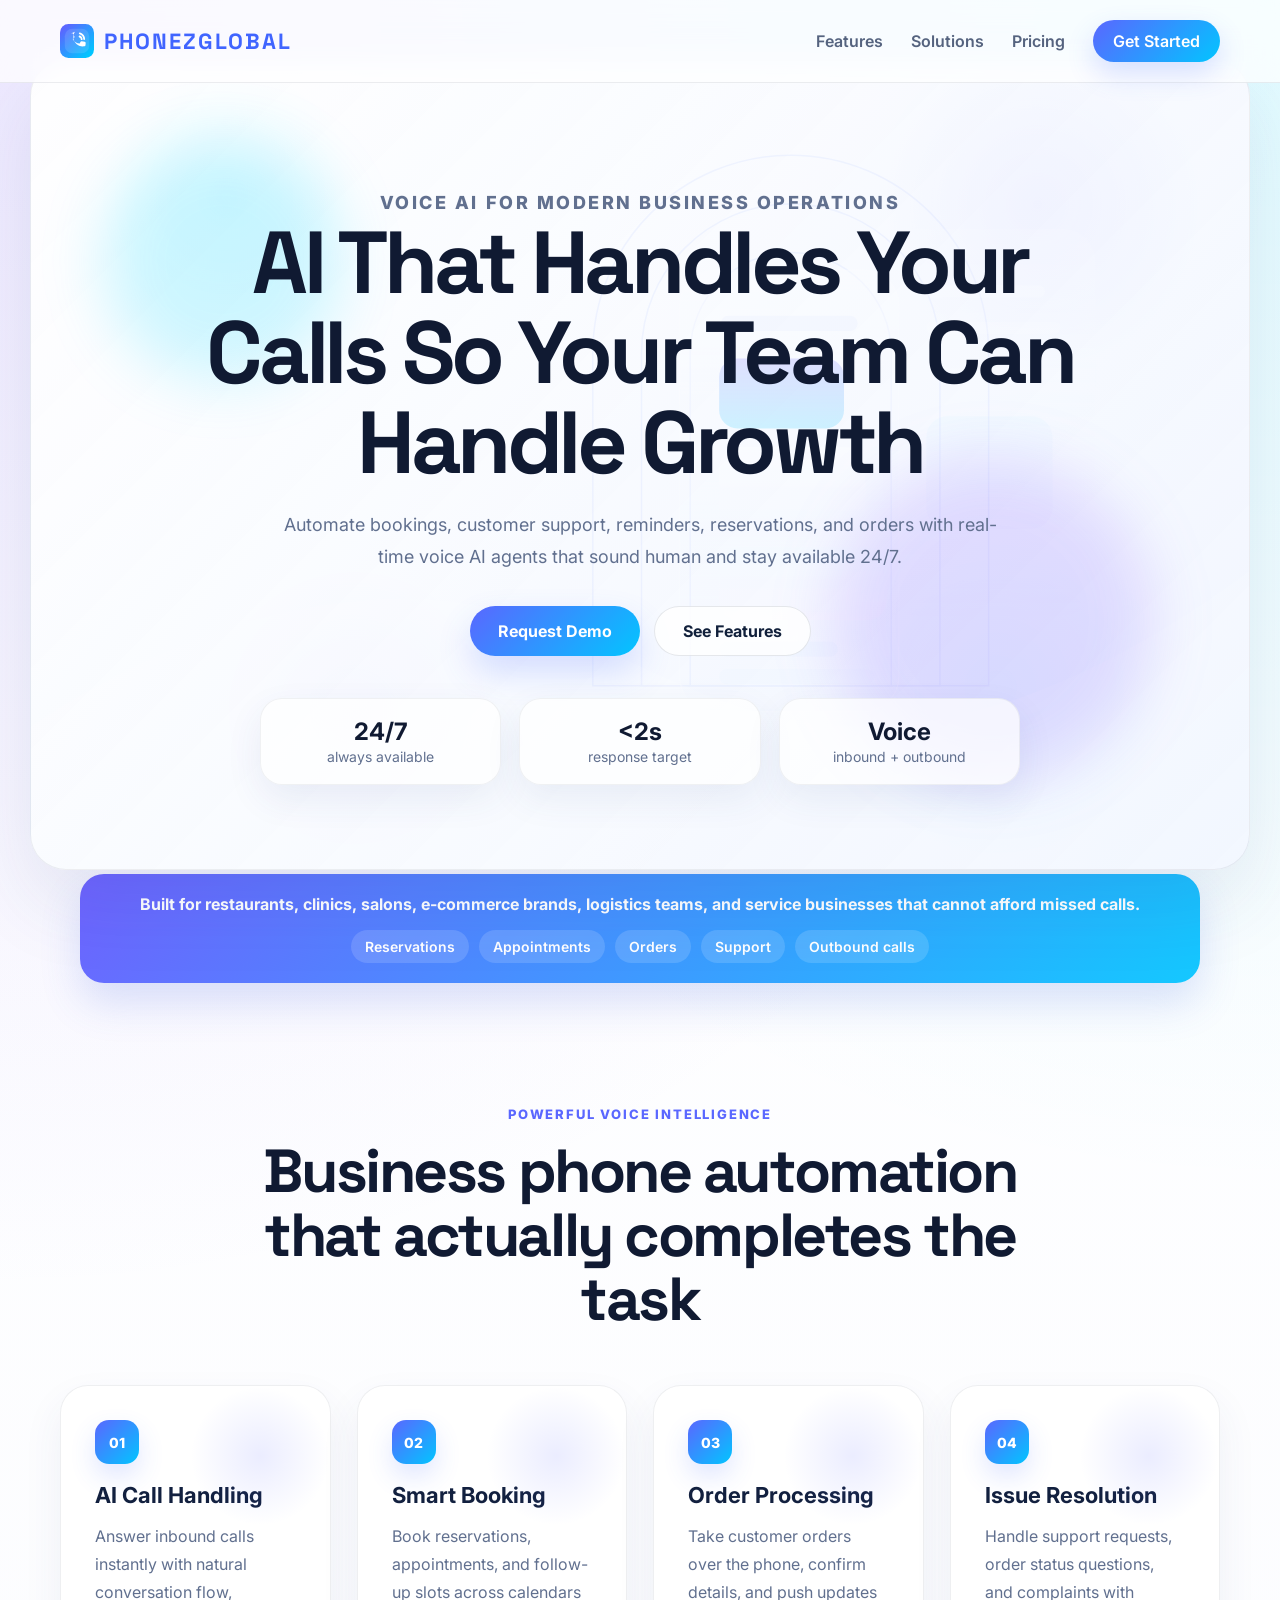
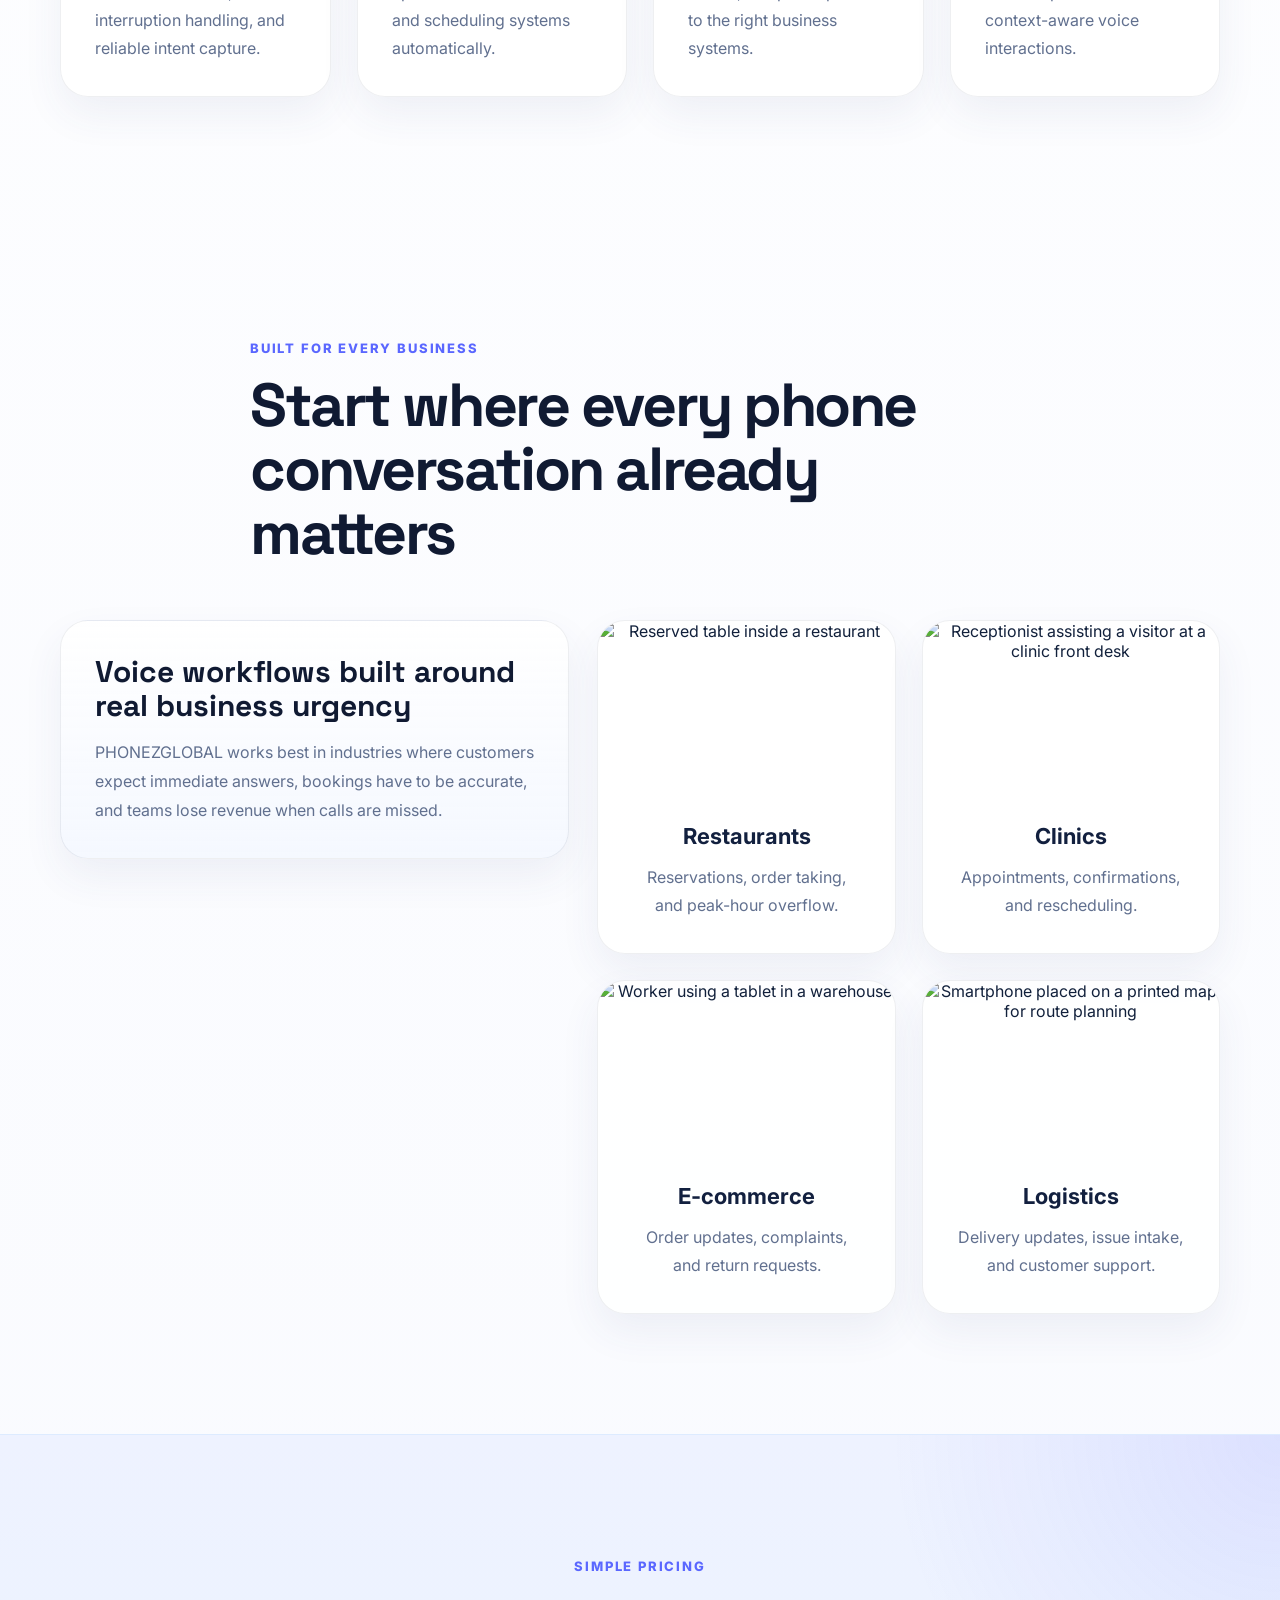
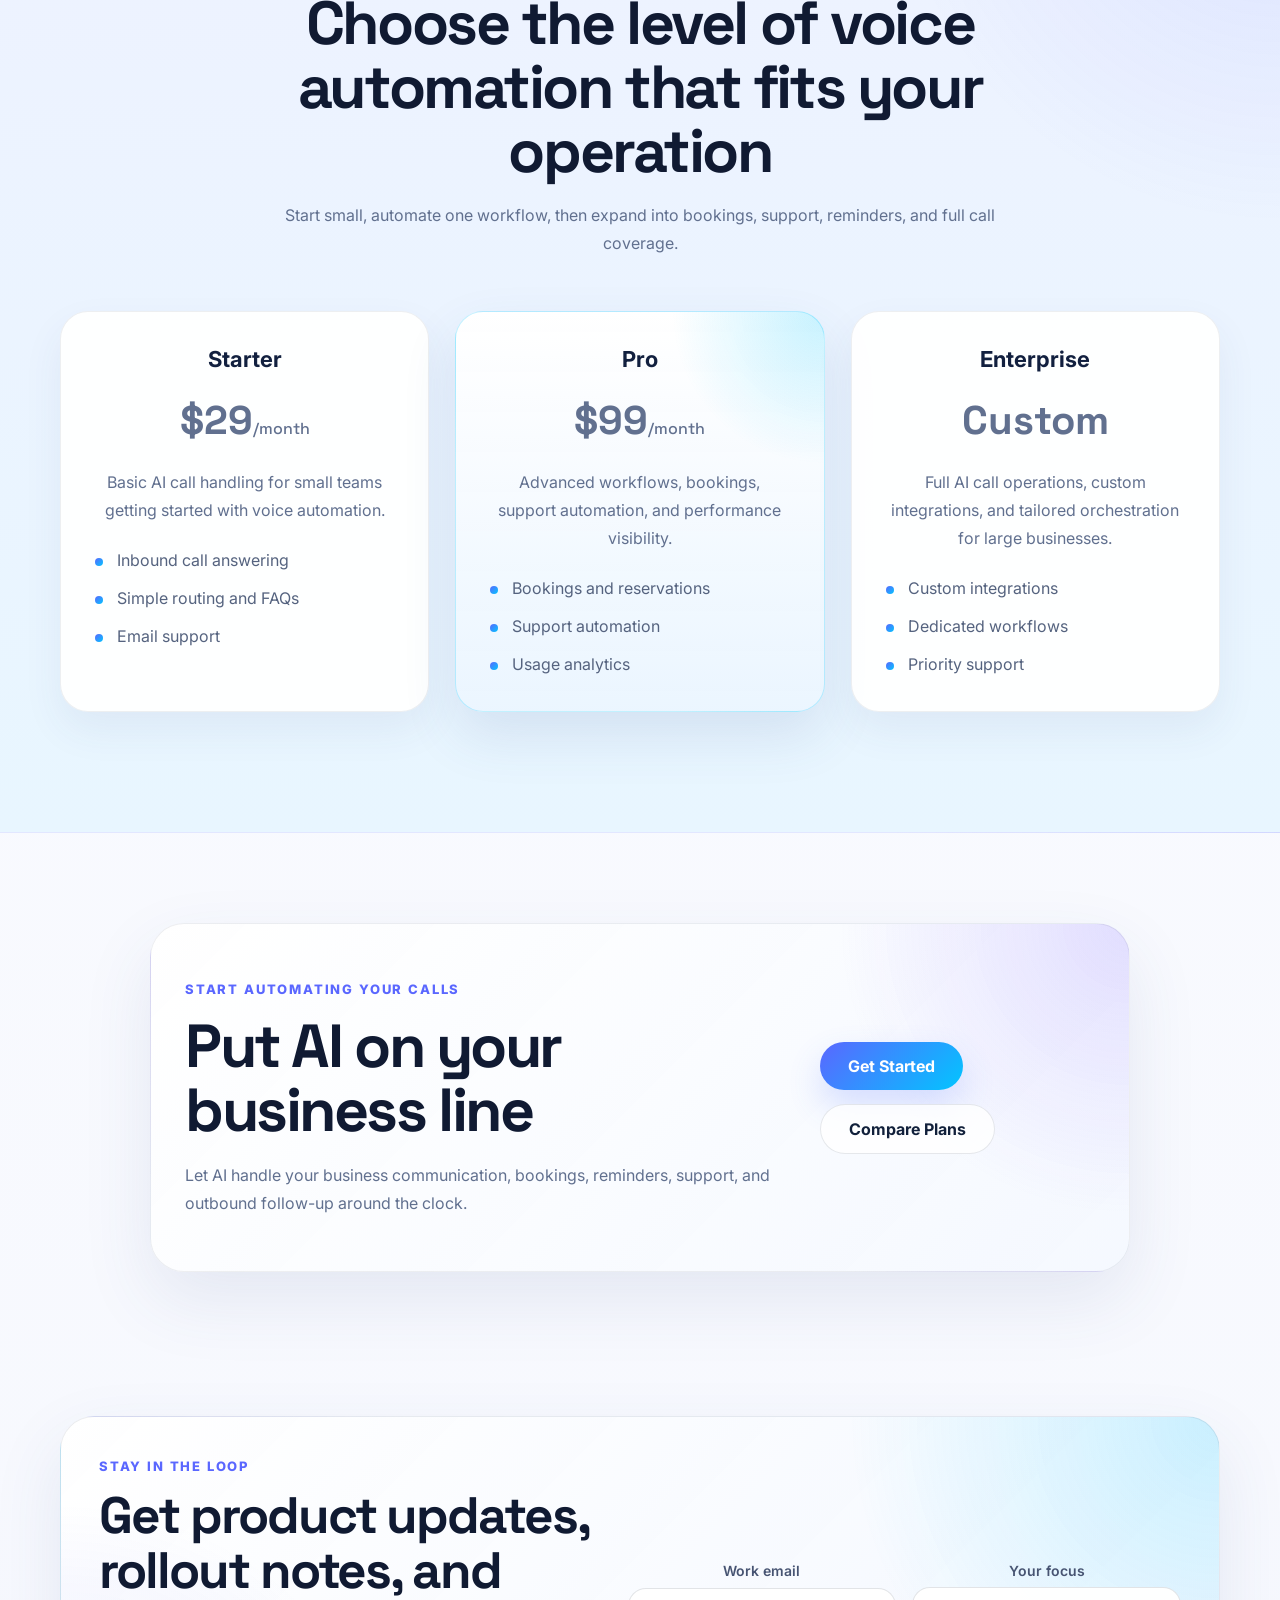
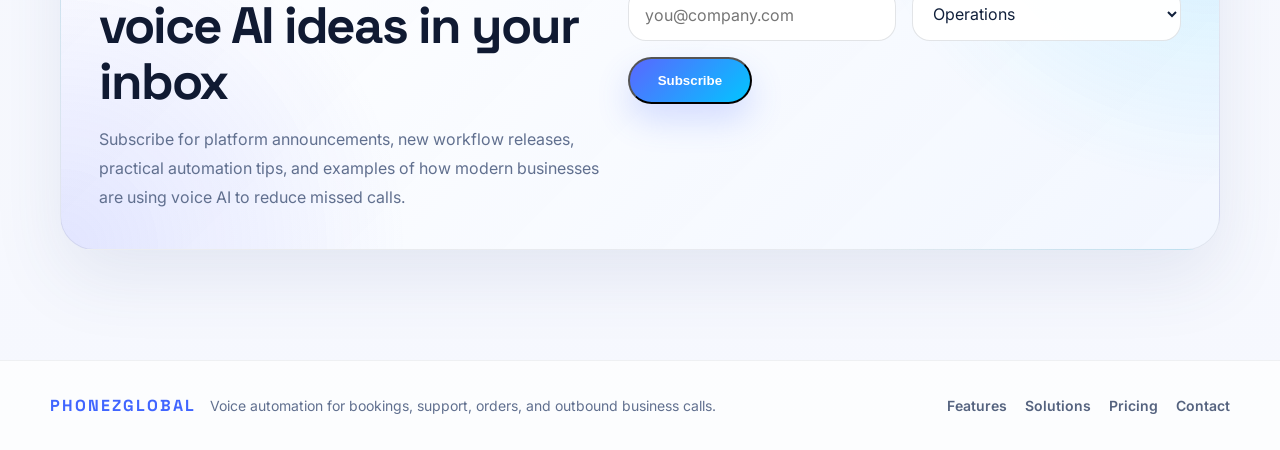
==== commit edfcfcf5: "Update index.html" ====
--- a/index.html
+++ b/index.html
@@ -3,8 +3,8 @@
 <head>
   <meta charset="UTF-8">
   <meta name="viewport" content="width=device-width, initial-scale=1.0">
-  <meta name="description" content="CALLZGLOBAL provides real-time voice AI agents for bookings, support, outbound calls, and phone automation for businesses.">
-  <title>CALLZGLOBAL | Intelligent Voice Automation</title>
+  <meta name="description" content="PHONEZGLOBAL provides real-time voice AI agents for bookings, support, outbound calls, and phone automation for businesses.">
+  <title>PHONEZGLOBAL | Intelligent Voice Automation</title>
   <link rel="icon" type="image/svg+xml" href="favicon.svg">
   <link rel="preconnect" href="https://fonts.googleapis.com">
   <link rel="preconnect" href="https://fonts.gstatic.com" crossorigin>
@@ -15,8 +15,8 @@
 
 <header class="navbar">
   <a href="/" class="logo">
-    <img src="logo-mark.svg" alt="CALLZGLOBAL logo" class="logo-mark">
-    <span>CALLZGLOBAL</span>
+    <img src="logo-mark.svg" alt="PHONEZGLOBAL logo" class="logo-mark">
+    <span>PHONEZGLOBAL</span>
   </a>
   <nav>
     <a href="#features">Features</a>
@@ -105,7 +105,7 @@
   <div class="solutions-layout">
     <div class="solutions-copy">
       <h3>Voice workflows built around real business urgency</h3>
-      <p>CALLZGLOBAL works best in industries where customers expect immediate answers, bookings have to be accurate, and teams lose revenue when calls are missed.</p>
+      <p>PHONEZGLOBAL works best in industries where customers expect immediate answers, bookings have to be accurate, and teams lose revenue when calls are missed.</p>
     </div>
     <div class="solutions-grid">
       <div class="card simple-card solution-card">
@@ -218,7 +218,7 @@
 <footer class="footer">
   <div class="footer-inner">
     <div>
-      <div class="logo footer-logo">CALLZGLOBAL</div>
+      <div class="logo footer-logo">PHONEZGLOBAL</div>
       <p>Voice automation for bookings, support, orders, and outbound business calls.</p>
     </div>
     <div class="footer-links">
